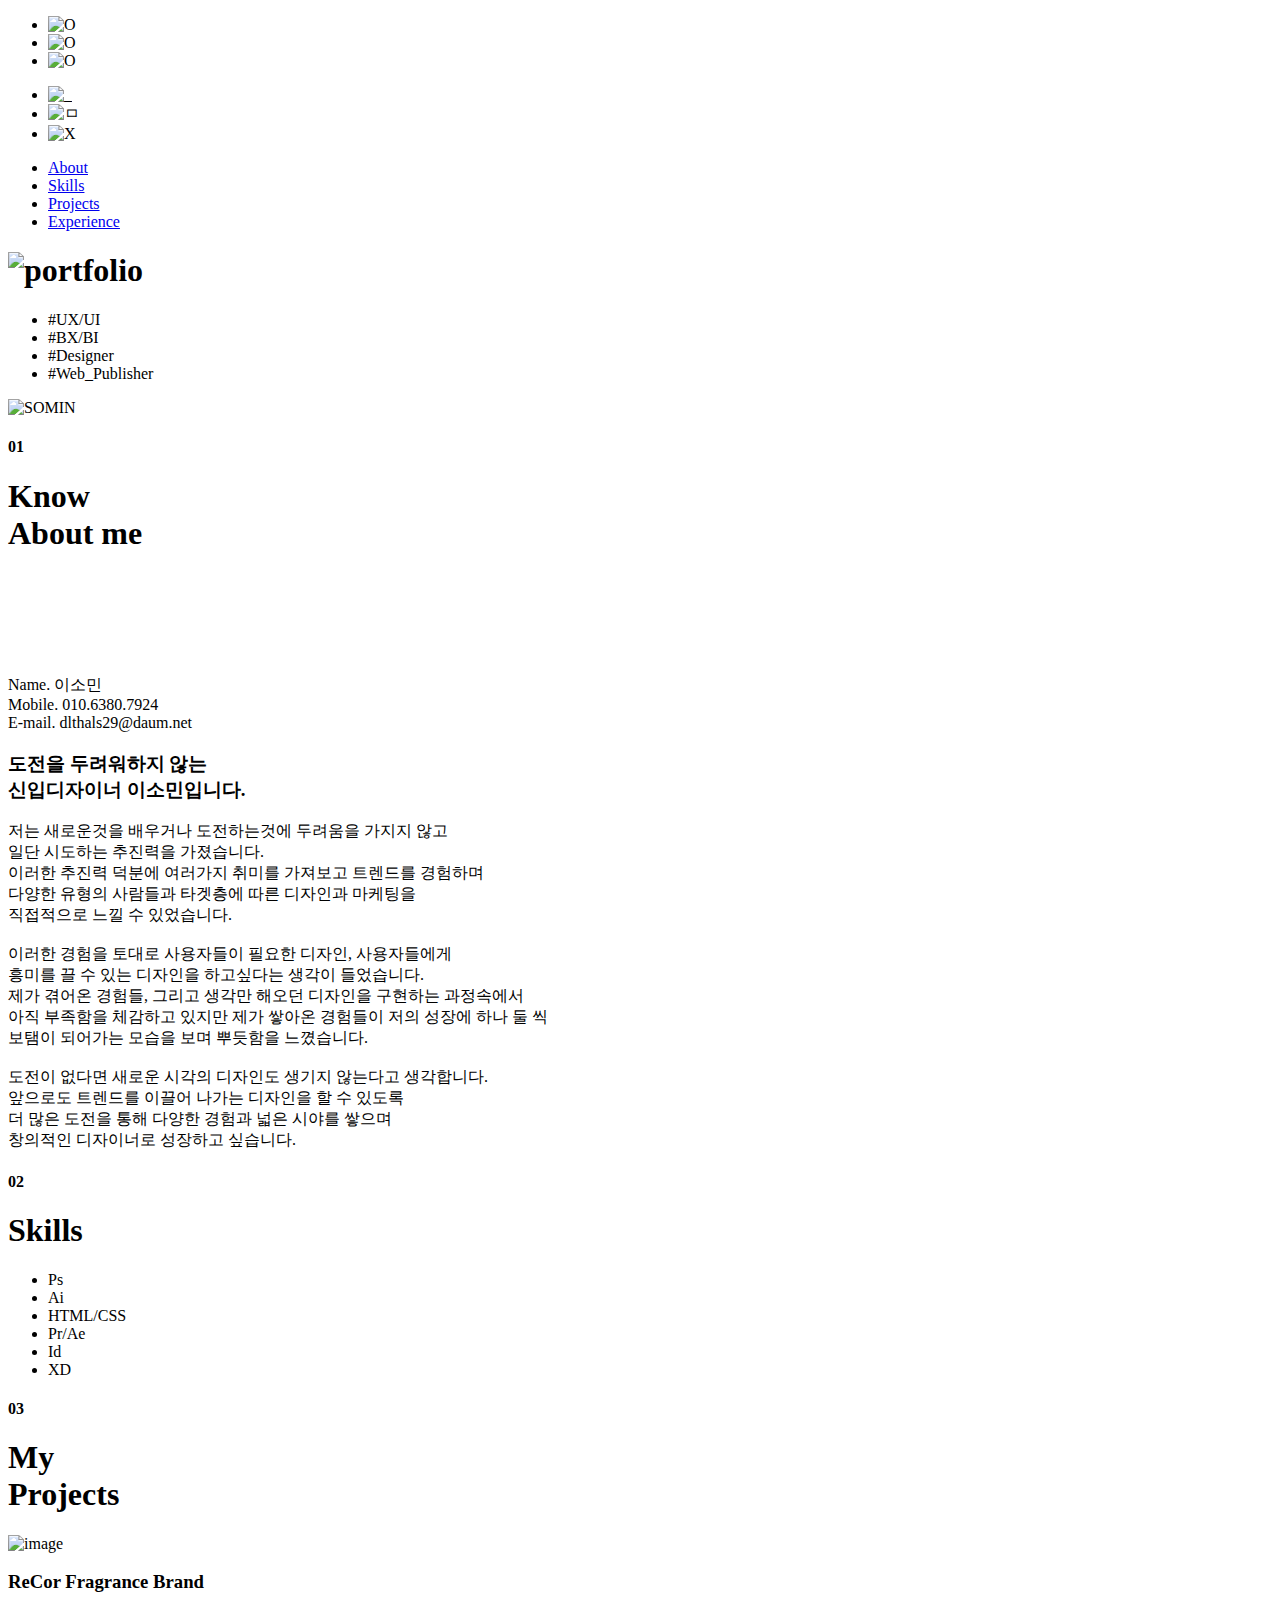
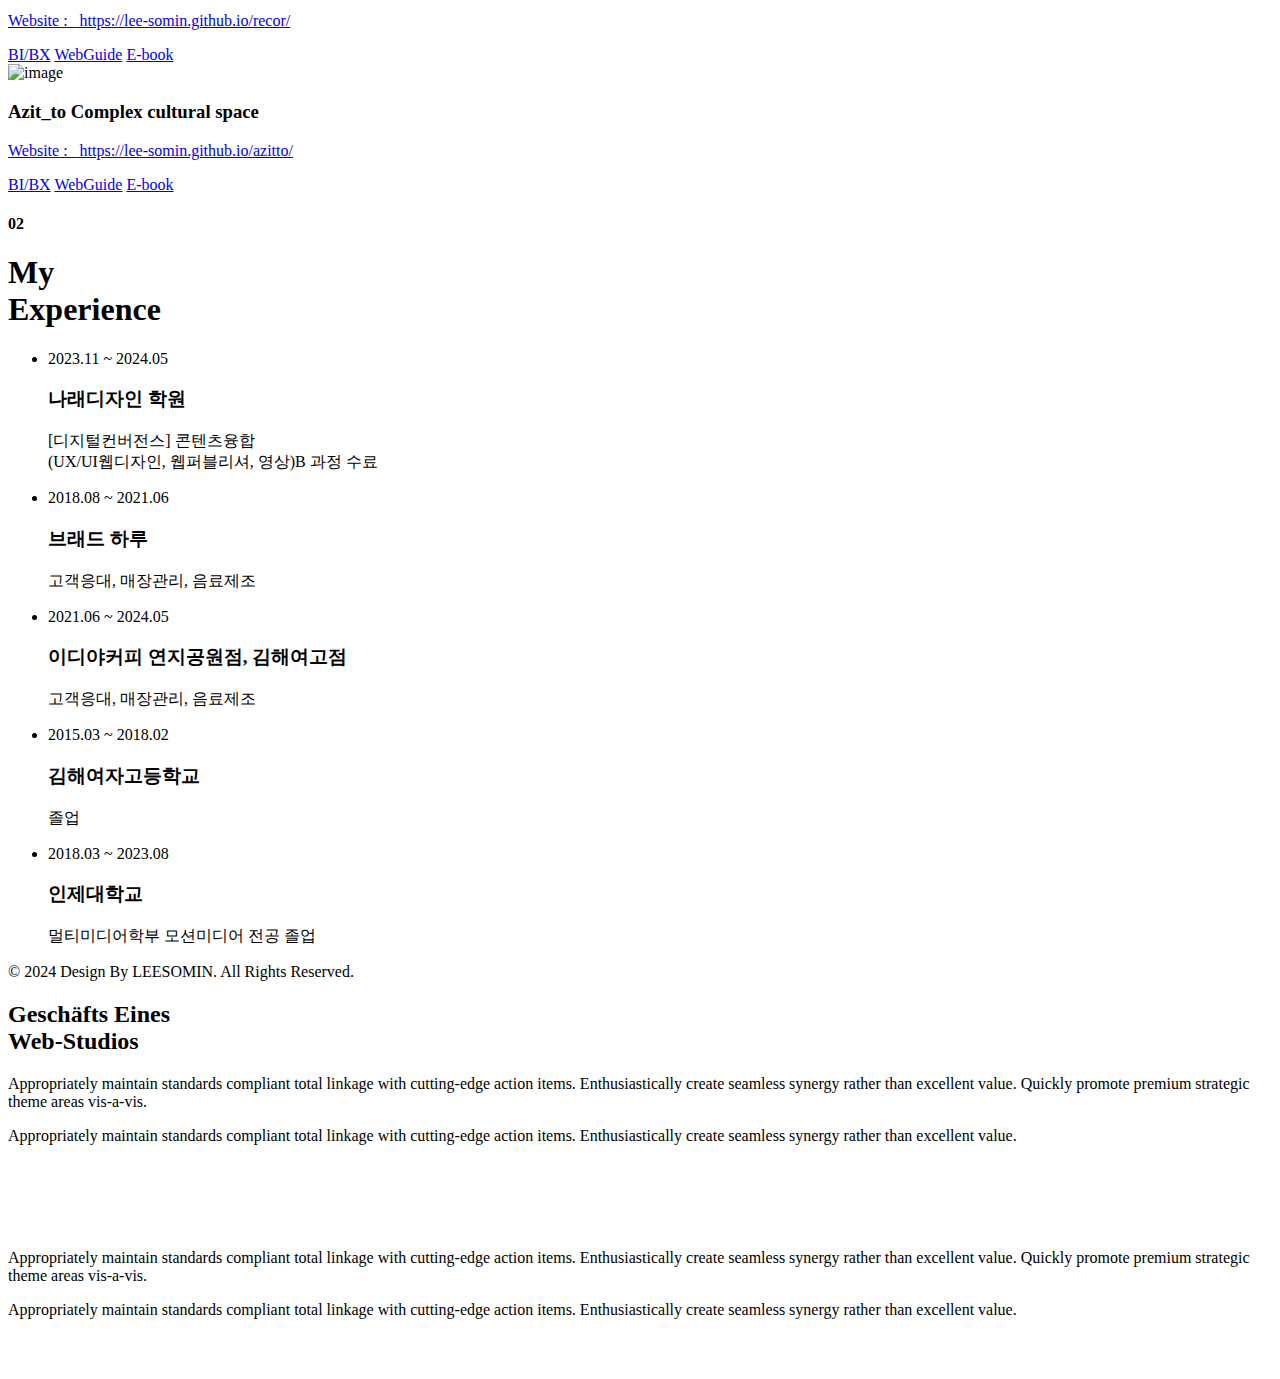
==== index.html @ a9423095 "Add files via upload" ====
<!DOCTYPE html>
<html lang="ko">

<head>
    <meta charset="utf-8">
    <meta http-equiv="X-UA-Compatible" content="IE=edge">
    <meta name="viewport" content="width=device-width, initial-scale=1">
    <title>Portfolio</title>
    <link rel="icon" href="img/green.svg" type="image/x-icon">
    <!-- Bootstrap -->
    <link href="css/bootstrap.min.css" rel="stylesheet">
    <link href="ionicons/css/ionicons.min.css" rel="stylesheet">
    <link href="css/animate.min.css" rel="stylesheet">
    <link href="css/aos.css" rel="stylesheet">
    <!-- main style -->
    <link href="css/style.css" rel="stylesheet">
    <!-- HTML5 shim and Respond.js for IE8 support of HTML5 elements and media queries -->
    <!-- WARNING: Respond.js doesn't work if you view the page via file:// -->
    <!--[if lt IE 9]>
      <script src="https://oss.maxcdn.com/html5shiv/3.7.3/html5shiv.min.js"></script>
      <script src="https://oss.maxcdn.com/respond/1.4.2/respond.min.js"></script>
    <![endif]-->
    <!-- font -->
    <script>
        (function (d) {
            var config = {
                kitId: 'avt4vqz',
                scriptTimeout: 3000,
                async: true
            },
                h = d.documentElement, t = setTimeout(function () { h.className = h.className.replace(/\bwf-loading\b/g, "") + " wf-inactive"; }, config.scriptTimeout), tk = d.createElement("script"), f = false, s = d.getElementsByTagName("script")[0], a; h.className += " wf-loading"; tk.src = 'https://use.typekit.net/' + config.kitId + '.js'; tk.async = true; tk.onload = tk.onreadystatechange = function () { a = this.readyState; if (f || a && a != "complete" && a != "loaded") return; f = true; clearTimeout(t); try { Typekit.load(config) } catch (e) { } }; s.parentNode.insertBefore(tk, s)
        })(document);
    </script>
    <link rel="stylesheet" href="css/style.css">
</head>

<body>

    <!-- Preloader -->
    <div id="preloader">
        <div id="status">

            <div class="preloader" aria-busy="true" aria-label="Loading, please wait." role="progressbar">
            </div>

        </div>
    </div>
    <!-- ./Preloader -->

    <!-- header -->
    <div class="top">
        <div class="top_wid">
            <ul>
                <li><img src="img/red.svg" alt="O"></li>
                <li><img src="img/blue.svg" alt="O"></li>
                <li><img src="img/green.svg" alt="O"></li>
            </ul>
            <ul class="R">
                <li><img src="img/size.png" alt="_"></li>
                <li><img src="img/fullpage.png" alt="ㅁ"></li>
                <li><img src="img/exit.png" alt="X"></li>
            </ul>
        </div>
    </div>
    <header class="navbar-fixed-top">
        <div>
            <nav>
                <ul>
                    <li><a href="#about">About</a></li>
                    <li><a href="#skills">Skills</a></li>
                    <li><a href="#projects">Projects</a></li>
                    <li><a href="#experience">Experience</a></li>
                </ul>
            </nav>
        </div>
    </header>
    <!-- ./header -->

    <!-- home -->
    <div class="section" id="home" data-stellar-background-ratio="0.5">
        <div class="container">
            <div class="disply-table">
                <div class="table-cell" data-aos="fade-up" data-aos-delay="0">
                    <h1><img src="img/Untitled1.gif" alt="portfolio"></h1>
                    <ul>
                        <li>#UX/UI</li>
                        <li>#BX/BI</li>
                        <li>#Designer</li>
                        <li>#Web_Publisher</li>
                    </ul>
                </div>
                <div class="box">
                    <div class="img_wrap">
                        <div class="img"><img src="img/me.jpg" alt="SOMIN"></div>
                        <div class="img_border1"></div>
                        <div class="img_border2"></div>
                        <div class="img_border3"></div>
                    </div>
                </div>
            </div>
            <div class="line"></div>
        </div>
    </div>
    <!-- ./home -->

    <!-- about -->
    <div class="section" id="about">
        <div class="container">
            <div class="col-md-6 about-img-div">
                <h4>01</h4>
                <h1 class="size-50">Know <br /> About me</h1>
                <div class="about_img_wrap">
                    <p><img src="img/about.png" width="400" class="img-responsive" alt="" aline="right"
                            data-aos="fade-right" data-aos-delay="0" /></p>
                    <p class="hourglass"><img src="img/hourglass.svg" width="400" class="img-responsive" alt=""
                            aline="right" data-aos="fade-right" data-aos-delay="0" /></p>
                    <p class="cursor"><img src="img/cursor.svg" width="400" class="img-responsive" alt="" aline="right"
                            data-aos="fade-right" data-aos-delay="0" /></p>
                </div>
                <div class="h">
                    <span>Name.</span> 이소민
                    <br><span>Mobile.</span> 010.6380.7924
                    <br><span>E-mail.</span> dlthals29@daum.net
                </div>
            </div>
            <div class="col-md-6 about_R" data-aos="fade-up">
                <div class="h-1">
                    <h3>
                        <div>도전을 두려워하지 않는</div> 신입디자이너 이소민입니다.
                    </h3>
                </div>
                <div class="h-2">
                    저는 새로운것을 배우거나 도전하는것에 두려움을 가지지 않고
                    <br>일단 시도하는 추진력을 가졌습니다.
                    <br>이러한 추진력 덕분에 여러가지 취미를 가져보고 트렌드를 경험하며
                    <br>다양한 유형의 사람들과 타겟층에 따른 디자인과 마케팅을
                    <br>직접적으로 느낄 수 있었습니다.
                    <br>
                    <br>이러한 경험을 토대로 사용자들이 필요한 디자인, 사용자들에게
                    <br>흥미를 끌 수 있는 디자인을 하고싶다는 생각이 들었습니다.
                    <br>제가 겪어온 경험들, 그리고 생각만 해오던 디자인을 구현하는 과정속에서
                    <br>아직 부족함을 체감하고 있지만 제가 쌓아온 경험들이 저의 성장에 하나 둘 씩
                    <br>보탬이 되어가는 모습을 보며 뿌듯함을 느꼈습니다.
                </div>
                <div class="h-3">
                    <br>도전이 없다면 새로운 시각의 디자인도 생기지 않는다고 생각합니다.
                    <br>앞으로도 트렌드를 이끌어 나가는 디자인을 할 수 있도록 
                    <br>더 많은 도전을 통해 다양한 경험과 넓은 시야를 쌓으며 
                    <br>창의적인 디자이너로 성장하고 싶습니다.
                </div>
            </div>
        </div>
    </div>
    <!-- ./about -->

    <!-- skills -->
    <div class="section" id="skills">
        <div class="container">
            <div class="col-md-" data-aos="fade-up">
                <h4>02</h4>
                <h1 class="size-50">Skills</h1>
                <div class="h-50"></div>
                <div class="skill-box">

                    <div class="skills-circle">

                        <ul>
                            <li data-percent="95"><span class="text">Ps</span><span
                                    class="bar-circle-right"></span><span class="bar-circle-left"></span><span
                                    class="bar-circle-cover"></span><b></b></li>
                            <li data-percent="96"><span class="text">Ai</span><span
                                    class="bar-circle-right"></span><span class="bar-circle-left"></span><span
                                    class="bar-circle-cover"></span><b></b></li>
                            <li data-percent="87"><span class="text">HTML/CSS</span><span
                                    class="bar-circle-right"></span><span class="bar-circle-left"></span><span
                                    class="bar-circle-cover"></span><b></b></li>
                            <li data-percent="80"><span class="text">Pr/Ae</span><span
                                    class="bar-circle-right"></span><span class="bar-circle-left"></span><span
                                    class="bar-circle-cover"></span><b></b></li>
                            <li data-percent="83"><span class="text">Id</span><span
                                    class="bar-circle-right"></span><span class="bar-circle-left"></span><span
                                    class="bar-circle-cover"></span><b></b></li>
                            <li data-percent="85"><span class="text">XD</span><span
                                    class="bar-circle-right"></span><span class="bar-circle-left"></span><span
                                    class="bar-circle-cover"></span><b></b></li>


                        </ul>
                    </div>
                </div>
            </div>

        </div>
    </div>
    <!-- projects -->
    <div class="section" id="projects">
        <div class="container">
            <div class="col-md-12">
                <h4>03</h4>
                <h1 class="size-50">My <br /> Projects</h1>
            </div>
            <!-- main container -->
            <div class="main-container portfolio-inner clearfix">
                <!-- portfolio div -->
                <div class="portfolio-div">
                    <div class="portfolio">
                        <!-- portfolio_filter -->
                        <div class="categories-grid wow fadeInLeft">
                            <nav class="categories">
                                <ul class="portfolio_filter">
                                </ul>
                            </nav>
                        </div>
                        <!-- portfolio_filter -->

                        <!-- portfolio_container -->
                        <div class="no-padding portfolio_container clearfix" data-aos="fade-up">
                            <!-- single work -->
                            <div class="col-md-12 Tium">
                                <div class="col-md-4 col-sm-6  fashion logo">
                                    <div class="portfolio_item"> <img src="img/portfolio/recor.jpg" alt="image"
                                            class="img-responsive" />

                                    </div>
                                </div>
                                <!-- end single work -->

                                <!-- single work -->
                                <div class="col-md-6 col-sm-6 ads graphics">
                                    <div class="portfolio_item">
                                        <div class="portfolio_item">
                                            <div class="portfolio-border clearfix">
                                                <div class="item_info">
                                                    <h3>ReCor <span class="category">Fragrance Brand</span> </h3>
                                                    <p><a href="https://lee-somin.github.io/recor/" target='_blank'> <span>Website : &nbsp;</span>
                                                        https://lee-somin.github.io/recor/</a></p>
                                                    <div class="project_btn_box">
                                                        <a href="guide/recor/bxbi/bi_guide.html" target='_blank' class="project_btn">BI/BX</a>
                                                        <a href="guide/recor/web/web_guide.html" target='_blank'class="project_btn">WebGuide</a>
                                                        <a href="https://lee-somin.github.io/recor_ebook/basic/" target='_blank' class="project_btn">E-book</a>

                                                    </div>
                                                </div>
                                            </div>
                                        </div>
                                    </div>
                                </div>

                                <!-- end single work -->
                            </div>
                            <div class="col-md-12 Tium">
                                <div class="col-md-4 col-sm-6  fashion logo">
                                    <div class="portfolio_item"> <img src="img/portfolio/azitto.jpg" alt="image"
                                            class="img-responsive" />

                                    </div>
                                </div>
                                <!-- end single work -->

                                <!-- single work -->
                                <div class="col-md-6 col-sm-6 ads graphics">
                                    <div class="portfolio_item">
                                        <div class="portfolio_item">
                                            <div class="portfolio-border clearfix">
                                                <div class="item_info">
                                                    <h3>Azit_to <span class="category">Complex cultural space</span> </h3>
                                                    <p><a href="https://lee-somin.github.io/azitto/" target='_blank'> <span>Website : &nbsp;</span>
                                                        https://lee-somin.github.io/azitto/</a></p>
                                                    <div class="project_btn_box">
                                                        <a href="guide/azitto/bxbi/bi_guide.html" target='_blank' class="project_btn">BI/BX</a>
                                                        <a href="guide/azitto/web/web_guide.html" target='_blank' class="project_btn">WebGuide</a>
                                                        <a href="https://lee-somin.github.io/azitto_ebook/basic/" target='_blank' class="project_btn">E-book</a>
                                                    </div>
                                                </div>
                                            </div>
                                        </div>
                                    </div>
                                </div>

                                <!-- end single work -->
                            </div>
                            </div>

                        </div>
                        <!-- end portfolio_container -->
                    </div>
                    <!-- portfolio -->
                </div>
                <!-- end portfolio div -->
            </div>
            <!-- end main container -->
        </div>
    </div>
    <!-- ./projects -->

    <!-- experience  -->
    <div class="section" id="experience">
        <div class="container">
            <div class="col-md-4">
                <h4>02</h4>
                <h1 class="size-50">My <br /> Experience</h1>
                <div class="h-50"></div>
            </div>
            <div class="col-md-8">
                <ul class="timeline">
                    <li class="timeline-event" data-aos="fade-up">
                            <p class="timeline-event-thumbnail">2023.11 ~ 2024.05</p>
                            <div class="L_border">
                            <h3>나래디자인 학원</h3>
                            <div class="U_line"></div>
                            <p>[디지털컨버전스] 콘텐츠융합
                                <br>(UX/UI웹디자인, 웹퍼블리셔, 영상)B 과정 수료</p>
                        </div>
                    </li>
                    <li class="timeline-event" data-aos="fade-up">
                        <p class="timeline-event-thumbnail">2018.08 ~ 2021.06</p>
                            <div class="L_border">
                            <h3>브래드 하루</h3>
                            <div class="U_line"></div>
                            <p>고객응대, 매장관리, 음료제조</p>
                            </div>
                    </li>
                    <li class="timeline-event" data-aos="fade-up" data-aos-delay=".2">
                        <p class="timeline-event-thumbnail">2021.06 ~ 2024.05</p>
                        <div class="L_border">
                        <h3>이디야커피 연지공원점, 김해여고점</h3>
                        <div class="U_line"></div>
                        <p>고객응대, 매장관리, 음료제조</p>
                        </div>
                    </li>
                    <li class="timeline-event" data-aos="fade-up" data-aos-delay=".4">
                        <p class="timeline-event-thumbnail">2015.03 ~ 2018.02</p>
                        <div class="L_border">
                        <h3>김해여자고등학교</h3>
                        <div class="U_line"></div>
                        <p>졸업</p>
                        </div>
                    </li>
                    <li class="timeline-event" data-aos="fade-up" data-aos-delay=".4">
                        <p class="timeline-event-thumbnail">2018.03 ~ 2023.08</p>
                        <div class="L_border">
                        <h3>인제대학교</h3>
                        <div class="U_line"></div>
                        <p>멀티미디어학부 모션미디어 전공 졸업</p>
                        </div>
                    </li>
                </ul>
            </div>
        </div>
    </div>
    <!-- ./experience -->


    <!-- partial -->
    <script src='https://cdnjs.cloudflare.com/ajax/libs/jquery/3.1.0/jquery.min.js'></script>
    <script src="js/skill_script.js"></script>

    <!-- ./skil -->


    <!-- contact -->
    <div class="section" id="contact">
        <div class="container">
    
            <div class="col-md-4" data-aos="fade-up">



                <p>© 2024 Design By LEESOMIN. All Rights Reserved.</p>

            </div>
        </div>
    </div>


    <!-- ./contact -->

    <!--DEMO01-->
    <div id="animatedModal" class="popup-modal">
        <!--THIS IS IMPORTANT! to close the modal, the class name has to match the name given on the ID -->
        <div id="btn-close-modal" class="close-animatedModal close-popup-modal"> <i class="ion-close-round"></i> </div>
        <div class="clearfix"></div>
        <div class="modal-content">
            <div class="container">
                <div class="portfolio-padding">
                    <div class="col-md-8 col-md-offset-2">
                        <h2>Geschäfts Eines<br /> Web-Studios</h2>
                        <div class="h-50"></div>
                        <p>Appropriately maintain standards compliant total linkage with cutting-edge action items.
                            Enthusiastically create seamless synergy rather than excellent value. Quickly promote
                            premium strategic theme areas vis-a-vis.</p>
                        <p>Appropriately maintain standards compliant total linkage with cutting-edge action items.
                            Enthusiastically create seamless synergy rather than excellent value.</p>
                        <br />
                        <br /> <img src="img/portfolio/03.jpg" alt="" class="img-responsive" />
                        <br />
                        <br />
                        <p>Appropriately maintain standards compliant total linkage with cutting-edge action items.
                            Enthusiastically create seamless synergy rather than excellent value. Quickly promote
                            premium strategic theme areas vis-a-vis.</p>
                        <p>Appropriately maintain standards compliant total linkage with cutting-edge action items.
                            Enthusiastically create seamless synergy rather than excellent value.</p>
                        <br />
                        <br />
                    </div>
                </div>
            </div>
        </div>
    </div>
    <!-- jQuery -->
    <script src="js/jquery.js"></script>
    <!--  plugins  -->
    <script src="js/bootstrap.min.js"></script>
    <script src="js/plugins.js"></script>
    <script src="js/aos.js"></script>
    <script src="js/jquery.form.js"></script>
    <script src="js/jquery.validate.min.js"></script>

    <!--  main script  -->
    <script src="js/custom.js"></script>
</body>

</html>
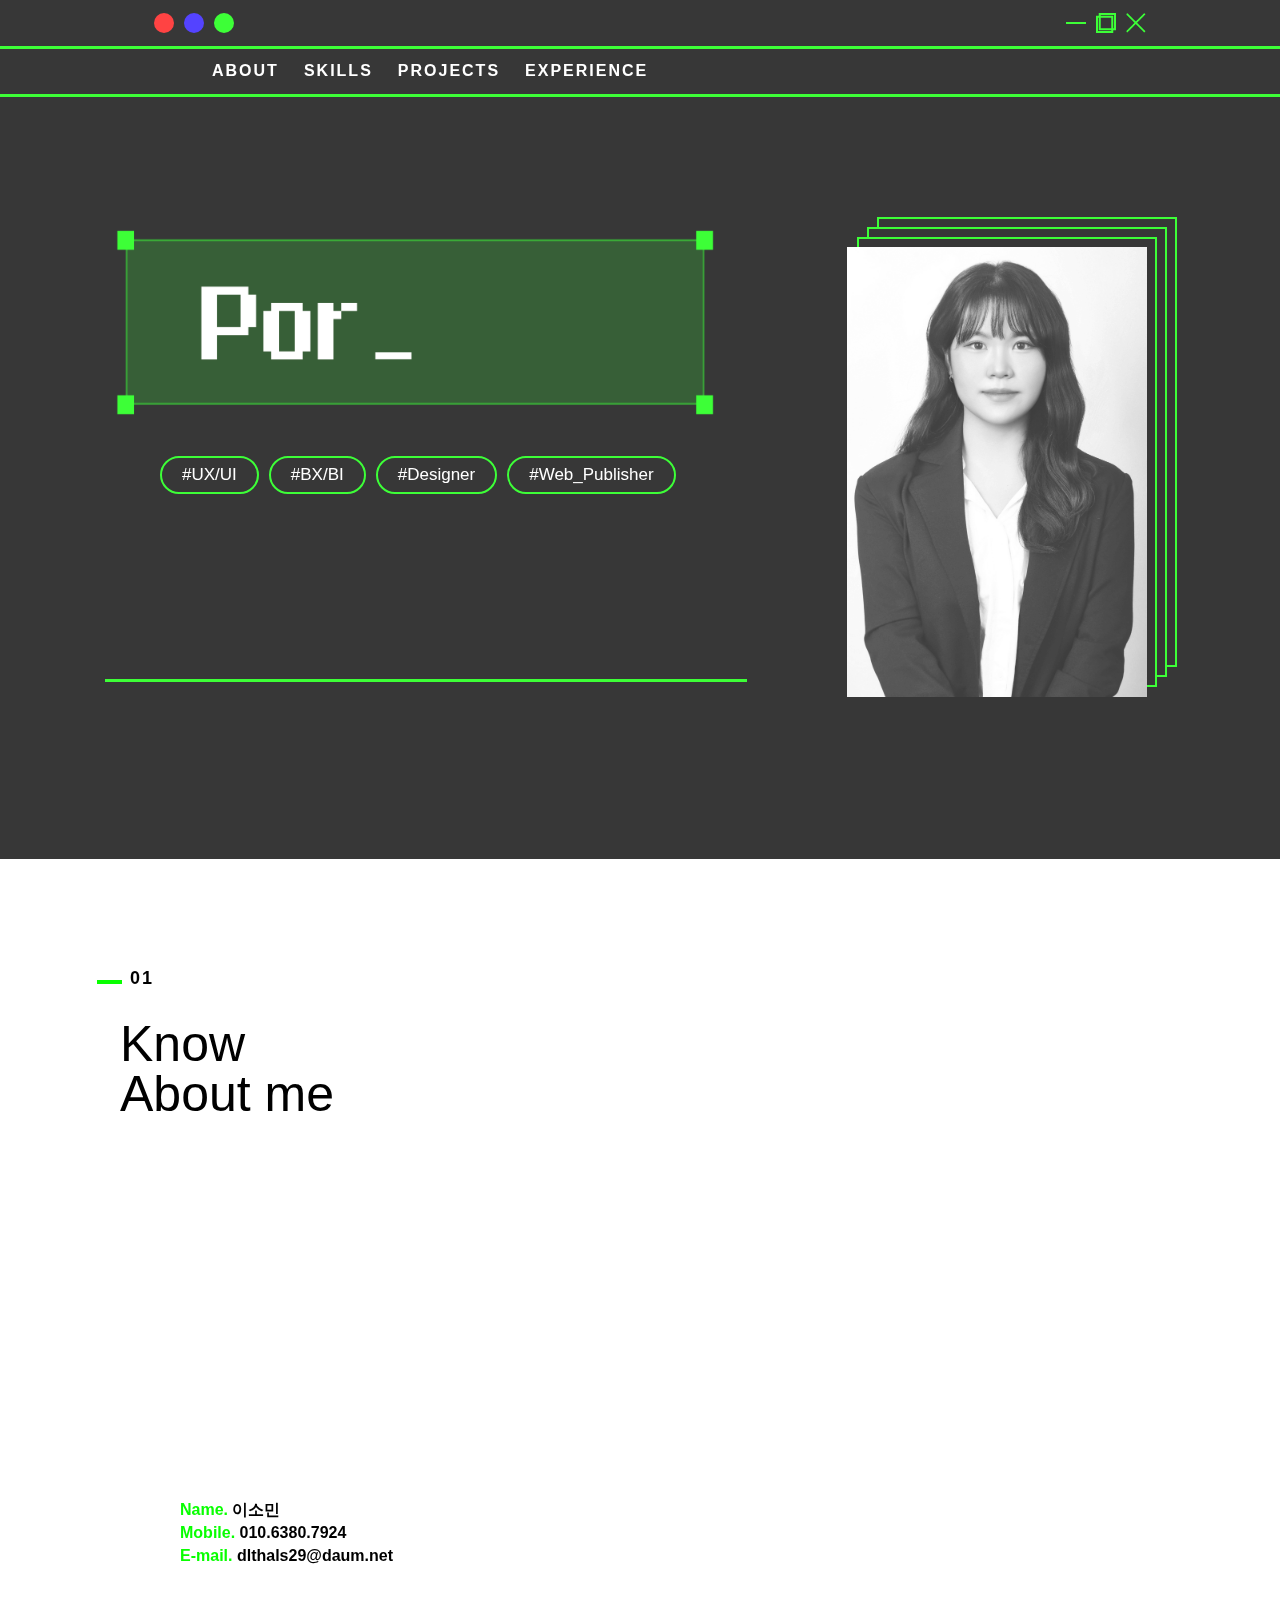
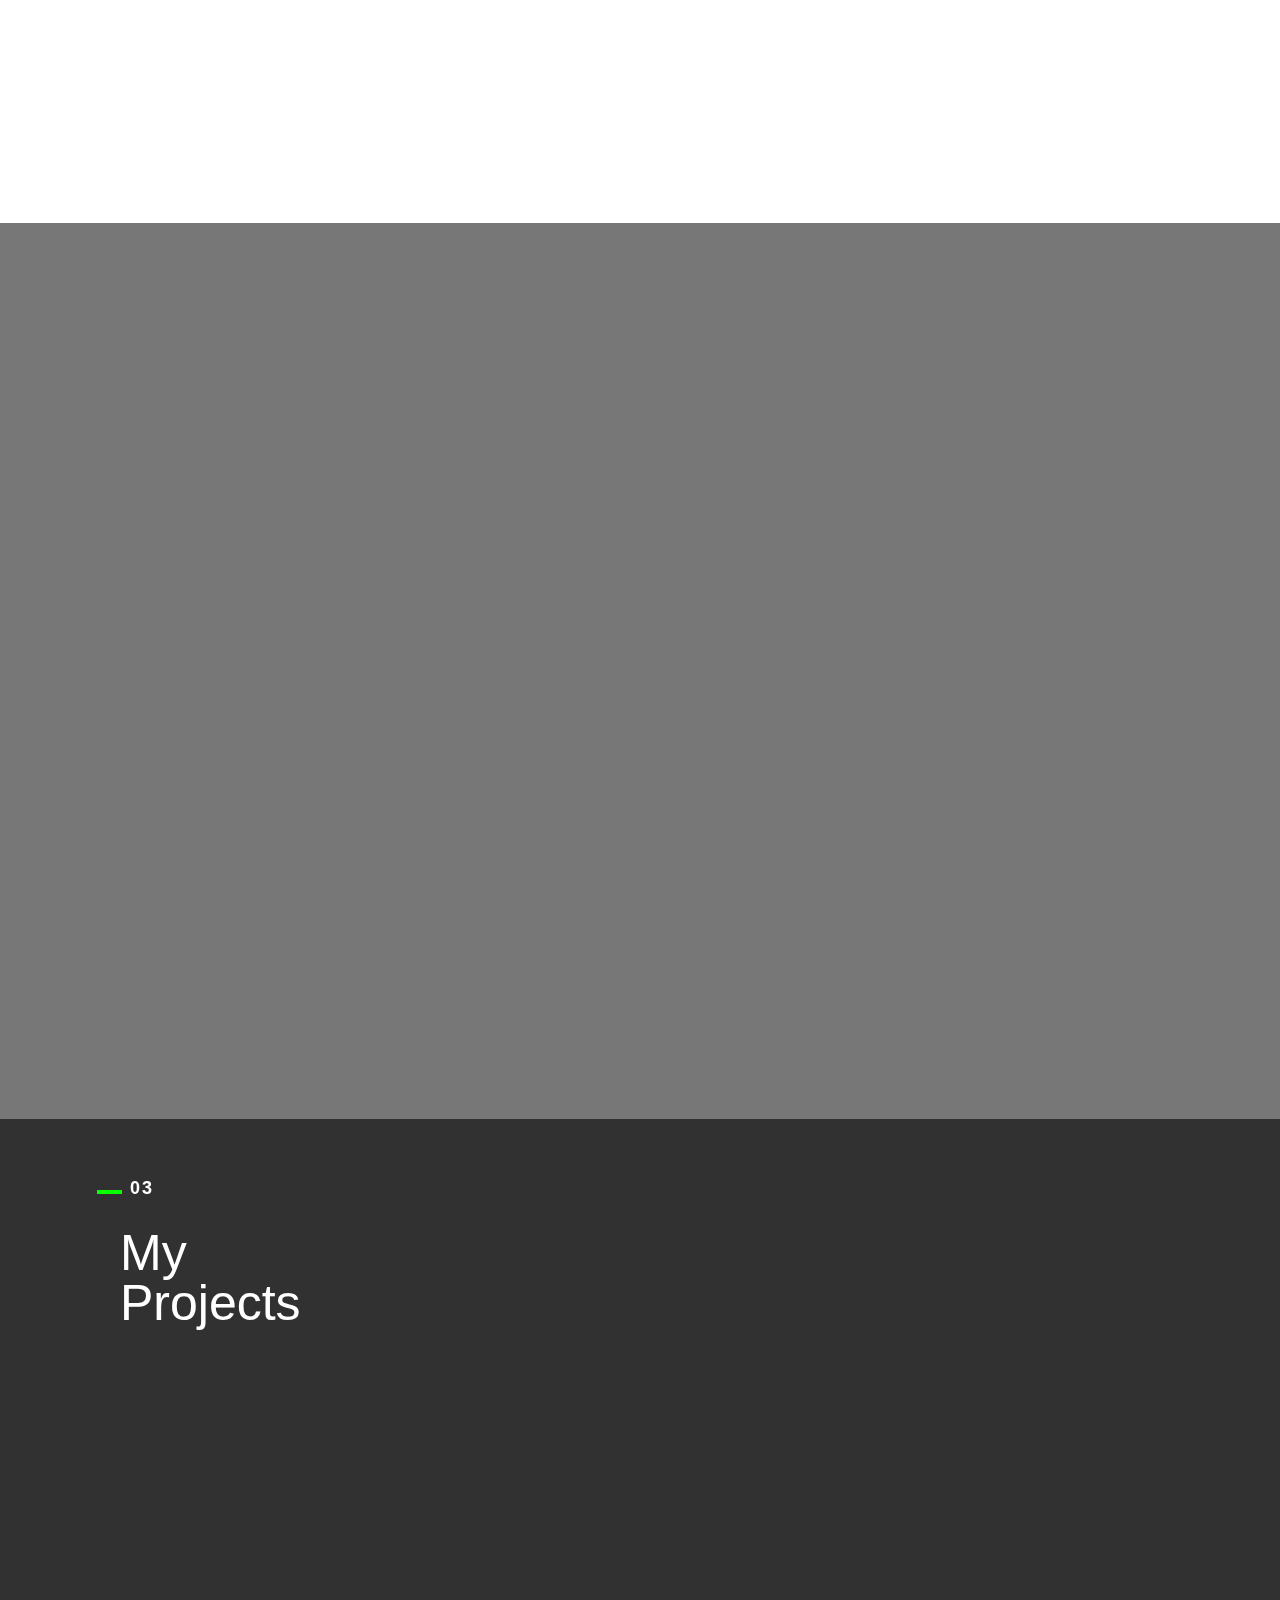
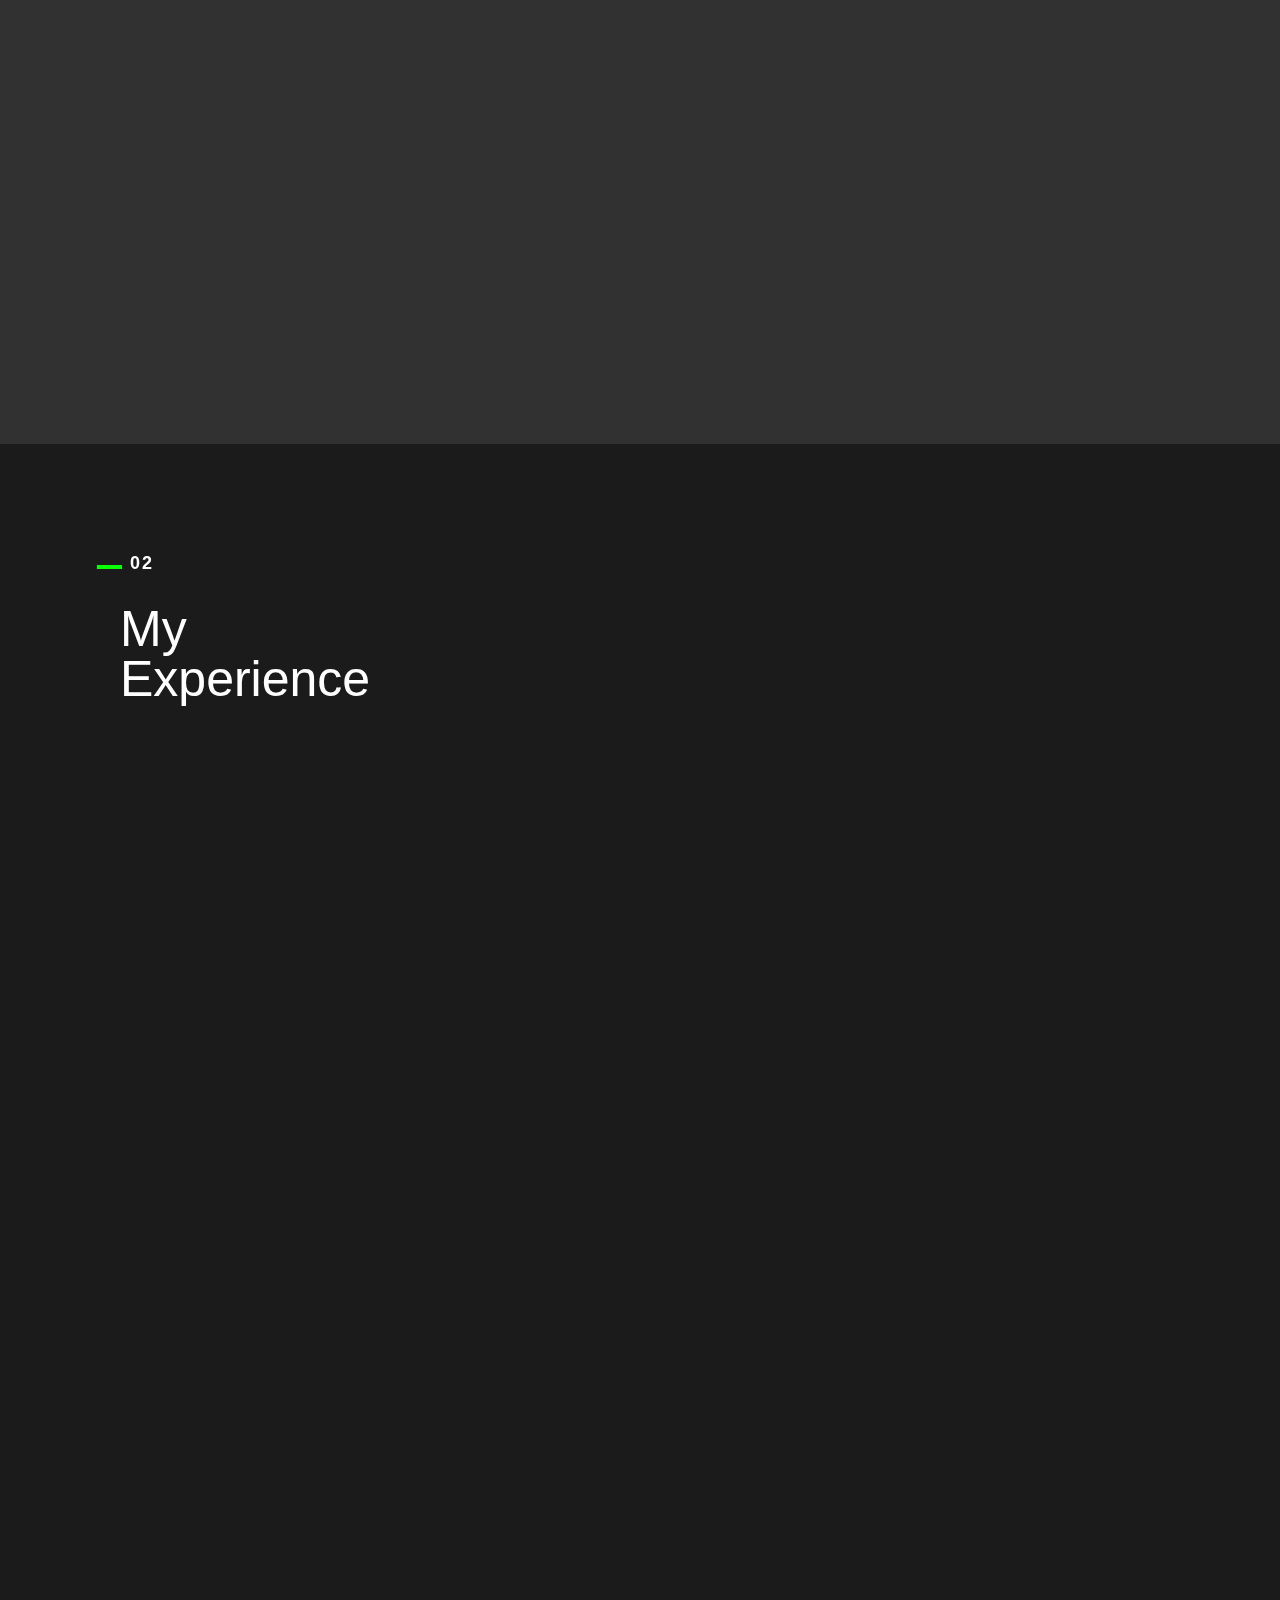
==== commit 4ff68197: "Update index.html" ====
--- a/index.html
+++ b/index.html
@@ -165,22 +165,22 @@
                     <div class="skills-circle">
 
                         <ul>
-                            <li data-percent="95"><span class="text">Ps</span><span
-                                    class="bar-circle-right"></span><span class="bar-circle-left"></span><span
-                                    class="bar-circle-cover"></span><b></b></li>
-                            <li data-percent="96"><span class="text">Ai</span><span
-                                    class="bar-circle-right"></span><span class="bar-circle-left"></span><span
-                                    class="bar-circle-cover"></span><b></b></li>
-                            <li data-percent="87"><span class="text">HTML/CSS</span><span
+                            <li data-percent="100"><span class="text">Ps</span><span
+                                    class="bar-circle-right"></span><span class="bar-circle-left"></span><span
+                                    class="bar-circle-cover"></span><b></b></li>
+                            <li data-percent="100"><span class="text">Ai</span><span
+                                    class="bar-circle-right"></span><span class="bar-circle-left"></span><span
+                                    class="bar-circle-cover"></span><b></b></li>
+                            <li data-percent="90"><span class="text">HTML/CSS</span><span
                                     class="bar-circle-right"></span><span class="bar-circle-left"></span><span
                                     class="bar-circle-cover"></span><b></b></li>
                             <li data-percent="80"><span class="text">Pr/Ae</span><span
                                     class="bar-circle-right"></span><span class="bar-circle-left"></span><span
                                     class="bar-circle-cover"></span><b></b></li>
-                            <li data-percent="83"><span class="text">Id</span><span
-                                    class="bar-circle-right"></span><span class="bar-circle-left"></span><span
-                                    class="bar-circle-cover"></span><b></b></li>
-                            <li data-percent="85"><span class="text">XD</span><span
+                            <li data-percent="90"><span class="text">Id</span><span
+                                    class="bar-circle-right"></span><span class="bar-circle-left"></span><span
+                                    class="bar-circle-cover"></span><b></b></li>
+                            <li data-percent="90"><span class="text">XD</span><span
                                     class="bar-circle-right"></span><span class="bar-circle-left"></span><span
                                     class="bar-circle-cover"></span><b></b></li>
 
@@ -420,4 +420,4 @@
     <script src="js/custom.js"></script>
 </body>
 
-</html>+</html>
--- a/css/style.css
+++ b/css/style.css
@@ -0,0 +1,1275 @@
+/*
+* Resume template
+* Created by : Ahmed Essa
+* website : www.ahmedessa.net
+*/
+
+
+/* Table of Content
+==================================================
+	- Google fonts & font family -
+	- typography -
+	- General -
+    - Preloader -
+	- Header -
+    - home section -
+    - About section -
+    - experience section -
+    - projects section -
+    - Contact section -
+    - Responsive media queries -
+*/
+
+
+@charset "utf-8";
+
+/* typography
+==================================================*/
+h4 {
+    text-transform: capitalize;
+    letter-spacing: 2px;
+    position: relative;
+    margin-left: 0px;
+    font-weight: 700;
+    padding-left: 10px;
+}
+h4:before {
+    position: absolute;
+    width: 25px;
+    left: -23px;
+    content: "";
+    display: block;
+    height: 4px;
+    background: #08FF00;
+    top: 11px;
+}
+
+/* General
+==================================================*/
+
+body {
+    font-family: pretendard, sans-serif;
+    font-weight: 400;
+    font-style: normal;
+    font-size: 18px;
+    color: #000;
+}
+
+.size-50 {
+    font-family: yoon-px-pixman, sans-serif;
+    font-weight: 400;
+    font-style: normal;
+    font-size: 50px;
+    line-height: 50px
+}
+
+.h-50 {
+    height: 50px;
+}
+
+ul {
+    list-style: none;
+}
+
+/* preloader
+==================================================*/
+
+#preloader {
+    position: fixed;
+    top: 0;
+    left: 0;
+    right: 0;
+    bottom: 0;
+    background-color: #fff;
+    z-index: 10000
+}
+
+#status,
+.preloader {
+    top: 50%;
+    left: 50%;
+    position: absolute
+}
+
+#status {
+    width: 100px;
+    height: 100px;
+    background-repeat: no-repeat;
+    background-position: center;
+    margin: -50px 0 0 -50px
+}
+
+.preloader {
+    height: 40px;
+    width: 40px;
+    margin-top: -20px;
+    margin-left: -20px
+}
+
+.preloader:before {
+    content: "";
+    display: block;
+    position: absolute;
+    left: -1px;
+    top: -1px;
+    height: 100%;
+    width: 100%;
+    -webkit-animation: rotation 1s linear infinite;
+    animation: rotation 1s linear infinite;
+    border: 2px solid #08FF00;
+    border-top: 2px solid transparent;
+    border-radius: 100%
+}
+
+.preloader>.icon {
+    position: absolute;
+    top: 50%;
+    left: 50%;
+    height: 25px;
+    width: 10.6px;
+    margin-top: -12.5px;
+    margin-left: -5.3px;
+    -webkit-animation: wink 1s ease-in-out infinite alternate;
+    animation: wink 1s ease-in-out infinite alternate
+}
+
+@media only screen and (min-width:768px) {
+    .preloader {
+        height: 60px;
+        width: 60px;
+        margin-top: -30px;
+        margin-left: -30px
+    }
+
+    .preloader:before {
+        left: -2px;
+        top: -2px;
+        border-width: 2px
+    }
+
+    .preloader>.icon {
+        height: 37.5px;
+        width: 15.9px;
+        margin-top: -18.75px;
+        margin-left: -7.95px
+    }
+}
+
+@media only screen and (min-width:1200px) {
+    .preloader {
+        height: 60px;
+        width: 60px;
+        margin-top: -30px;
+        margin-left: -30px
+    }
+
+    .preloader>.icon {
+        height: 50px;
+        width: 21.2px;
+        margin-top: -25px;
+        margin-left: -10.6px
+    }
+}
+
+@-webkit-keyframes rotation {
+    from {
+        -webkit-transform: rotate(0);
+        transform: rotate(0)
+    }
+
+    to {
+        -webkit-transform: rotate(359deg);
+        transform: rotate(359deg)
+    }
+}
+
+@keyframes rotation {
+    from {
+        -webkit-transform: rotate(0);
+        transform: rotate(0)
+    }
+
+    to {
+        -webkit-transform: rotate(359deg);
+        transform: rotate(359deg)
+    }
+}
+
+@-webkit-keyframes wink {
+    from {
+        opacity: 0
+    }
+
+    to {
+        opacity: 1
+    }
+}
+
+@keyframes wink {
+    from {
+        opacity: 0
+    }
+
+    to {
+        opacity: 1
+    }
+}
+
+
+/* Header
+==================================================*/
+.top {
+    box-sizing: border-box;
+    background-color: #000;
+    border-bottom: 3px solid #08FF00;
+}
+
+.top_wid {
+    display: flex;
+    justify-content: space-between;
+    width: 83%;
+    margin: 0 auto;
+}
+
+.top ul {
+    list-style: none;
+    display: flex;
+    padding-top: 10px;
+}
+
+.R {
+    margin-right: 20px;
+}
+
+.top ul li {
+    padding: 0 5px;
+    width: 30px;
+}
+
+.top ul li img {
+    width: 100%;
+}
+
+header {
+    text-align: left;
+    -webkit-transition: all .5s;
+    transition: all .5s;
+    height: 66px;
+    width: 100%;
+}
+
+header div {
+    width: auto;
+    box-sizing: border-box;
+    border-bottom: 3px solid #08FF00;
+}
+
+nav {
+    width: 70%;
+    margin: 0 auto;
+    overflow: hidden;
+}
+
+nav ul {
+    display: inline-block;
+    padding-left: 0;
+    list-style: none;
+    padding: 48px 10px 0px;
+    margin-bottom: 0;
+    -webkit-transition: all .5s;
+    transition: all .5s;
+}
+
+nav li {
+    display: inline-block;
+    margin: 10px;
+}
+
+nav li a {
+    text-transform: uppercase;
+    letter-spacing: 2px;
+    color: #fff;
+    font-size: 16px;
+    font-weight: bold;
+}
+
+.bg-nav {
+    height: auto;
+    background: rgba(43, 43, 43, 0.7);
+}
+
+.bg-nav ul {
+    padding: 10px;
+}
+
+a:focus {
+    color: #08FF00;
+    text-decoration: none;
+}
+
+a:hover {
+    color: #08FF00;
+    text-decoration: none;
+}
+
+a.active {
+    color: #08FF00;
+}
+
+
+/* home section
+==================================================*/
+
+#home {
+    background: #000;
+    background-size: cover;
+    height: 90vh;
+}
+
+@media only screen and (min-width:1200px) {
+
+    #home .container ul {
+        list-style: none;
+        width: 500px;
+        font-size: 17px;
+        color: #ffffff;
+        margin: 30px 0 0 5px;
+        font-family: pretendard, sans-serif;
+        font-weight: 400;
+        font-style: normal;
+        display: flex;
+    }
+
+    #home .container ul li {
+        padding: 5px 20px;
+        border: #08FF00 2px solid;
+        border-radius: 30px;
+        margin-left: 10px;
+    }
+
+    .line {
+        height: 3px;
+        width: 60%;
+        background-color: #08FF00;
+    }
+
+    .table-cell {
+        display: table-cell;
+        vertical-align: top;
+        padding-top: 150px;
+
+    }
+
+    .table-cell h1 {
+        width: 614px;
+    }
+
+    .table-cell h1 img {
+        display: block;
+        width: 100%;
+    }
+
+    .disply-table {
+        display: flex;
+        height: 70vh;
+
+    }
+
+    .box {
+        height: 54vh;
+    }
+
+    .img_wrap {
+        position: relative;
+        top: 22vh;
+        left: 10vw;
+    }
+
+    .img {
+        position: absolute;
+        top: 0;
+        left: 0;
+        width: 300px;
+        background-color: white;
+        z-index: 3;
+    }
+    .img img{
+        display: block;
+        width: 100%;
+    }
+    .img_border1,
+    .img_border2,
+    .img_border3 {
+        width: 300px;
+        height: 450px;
+        background-color: #000;
+        border: 2px solid #08FF00;
+    }
+
+    .img_border1 {
+        position: absolute;
+        top: -10px;
+        left: 10px;
+        z-index: 2;
+    }
+
+    .img_border2 {
+        position: absolute;
+        top: -20px;
+        left: 20px;
+        z-index: 1;
+    }
+
+    .img_border3 {
+        position: absolute;
+        top: -30px;
+        left: 30px;
+        z-index: 0;
+    }
+}
+
+@media (min-width:425px)and (max-width:1199px) {
+    .container {
+        width: 80%;
+    }
+
+    #home .container ul {
+        list-style: none;
+        width: 40%;
+        font-size: 13px;
+        padding-left: 10px;
+        color: #ffffff;
+        margin: 20px 0 0 3px;
+        font-family: pretendard, sans-serif;
+        font-weight: 400;
+        font-style: normal;
+        display: flex;
+        flex-wrap: wrap;
+    }
+
+    #home .container ul li {
+        padding: 5px 10px;
+        border: #08FF00 2px solid;
+        border-radius: 30px;
+        margin: 5px;
+        text-align: center;
+    }
+
+    .line {
+        position: absolute;
+        bottom: 8%;
+        left: 12%;
+        height: 3px;
+        width: 30%;
+        background-color: #08FF00;
+    }
+
+    .table-cell {
+        display: table-cell;
+        vertical-align: top;
+        padding-top: 80px;
+
+    }
+
+    .table-cell h1 {
+        width: 100%;
+    }
+
+    .table-cell h1 img {
+        display: block;
+        width: 100%;
+    }
+
+    .disply-table {
+        display: flex;
+        flex-wrap: wrap;
+        height: 90vh;
+
+    }
+
+    .box {
+        width: 600px;
+        padding-left: 10%;
+    }
+
+    .img_wrap {
+        position: relative;
+        width: 200px;
+        height: 300px;
+        bottom: 10vh;
+        left: calc(100% - 180px);
+    }
+
+    .img {
+        position: absolute;
+        top: 0;
+        left: 0;
+        width: 100%;
+        background-color: white;
+        z-index: 3;
+    }
+    .img img{
+        display: block;
+        width: 100%;
+    }
+    .img_border1,
+    .img_border2,
+    .img_border3 {
+        width: 100%;
+        height: 300px;
+        background-color: #000;
+        border: 2px solid #08FF00;
+    }
+
+    .img_border1 {
+        position: absolute;
+        top: -10px;
+        left: 10px;
+        z-index: 2;
+    }
+
+    .img_border2 {
+        position: absolute;
+        top: -20px;
+        left: 20px;
+        z-index: 1;
+    }
+
+    .img_border3 {
+        position: absolute;
+        top: -30px;
+        left: 30px;
+        z-index: 0;
+    }
+}
+
+/* about section
+==================================================*/
+
+#about {
+    padding: 100px 0;
+}
+
+
+#about span {
+    color: #08FF00;
+    font-weight: 600;
+}
+
+h4 {
+    font-weight: 700;
+    padding-bottom: 10px;
+}
+
+.about-img-div img {
+    width: 80%;
+    margin-top: 40px;
+}
+.about_img_wrap{
+    position: relative;
+}
+.cursor , .hourglass{
+    width: 40px;
+}
+.hourglass{
+    position: absolute;
+    bottom: -20px;
+    left: 50px;
+}
+.cursor{
+    position: absolute;
+    top: -68px;
+    right: 103px;
+}
+.about_R{
+    padding-top: 150px;
+}
+.h {
+    font-size: 16px;
+    font-weight: 600;
+    padding: 50px 60px;
+}
+
+.h-1 {
+    padding: 30px 0 10px;
+    color: #050505;
+    letter-spacing: 5%;
+}
+h3{
+    font-weight: 700;
+}
+h3 div{
+    display: inline-block;
+    background-color: #08FF00;
+}
+.h-2,.h-3{
+    font-size: 16px;
+    line-height: 24px;
+}
+.h-3 {
+    font-weight: 600;
+    padding-bottom: 60px;
+}
+
+
+/* experience section
+==================================================*/
+
+#experience {
+    padding: 100px 0 40px;
+    background: #1b1b1b;
+}
+#experience h4,#experience h1{
+    color: #fff;
+}
+.experience-row {
+    padding: 20px 0;
+    border-bottom: 1px solid #ddd;
+}
+
+.experience-row h3 {
+    font-family: 'Lato', sans-serif;
+    text-transform: capitalize;
+    letter-spacing: 2px;
+    color: #425BB5;
+    font-size: 16px;
+    font-weight: bold
+}
+
+.experience-row p {
+    color: #888;
+    margin-top: 20px;
+    font-size: 15px;
+}
+
+.experience-row .date {
+    color: #000;
+    font-size: 17px;
+}
+
+.timeline {
+    padding: 50px 30px;
+    list-style: none;
+    position: relative;
+    color: #ffffff;
+    width: 100%;
+}
+.timeline-event {
+    width: 50%;
+    float: left;
+}
+.timeline-event:nth-child(2),
+.timeline-event:nth-child(4){
+    padding-left: 20%;
+}
+.timeline-event-thumbnail {
+    background:url(../img/experience_bg.png) no-repeat;
+    height: 52px;
+    font-size: 15px;
+    width: 176px;
+    text-align: center;
+    padding-top: 16px;
+    font-weight: 700;
+    margin-top: 30px;
+}
+.L_border{
+    border-left: 1px solid #ffffff;
+    margin: 30px 0 30px 10px;
+    padding-left: 25px;
+    height: 149px;
+    width: fit-content;
+}
+.L_border h3{
+    font-size: 18px;
+   font-weight: 400;
+   display: inline-block;
+}
+.U_line{
+    background-color: #08FF00;
+    width: 52px;
+    height: 3px;
+    margin: 16px 0;
+}
+.L_border p{
+    font-size: 15px;
+    display: inline-block;
+}
+/* skill section
+==================================================*/
+#skills {
+    background: #777777;
+    padding: 100px 50px 180px;
+}
+#skills h1{
+    color: #ffffff;
+}
+.skill-box {
+    width: 100%;
+    padding: 20px;
+    max-width: 1200px;
+    margin: 0 auto;
+
+}
+#skills h4{
+    color: #ffffff;
+}
+.skill-box>h3 {
+    margin-bottom: 15px;
+    color: #000000;
+}
+
+.skill-box>.skills-circle>ul {
+    padding: 0;
+    text-align: center;
+    list-style-type: none;
+
+}
+
+.skill-box>.skills-circle>ul>li {
+    width: 150px;
+    height: 150px;
+    /*원크기조정가능*/
+    background-color: #ffffff;
+    /*1.bar 채워지지않은 비워있는 color*/
+    color: #fff;
+    border-radius: 50%;
+    position: relative;
+    display: inline-block;
+    overflow: hidden;
+    margin: 20px 68px;
+}
+
+.skill-box>.skills-circle>ul>li>span {
+    color: #08FF00;
+    font-size: 17px;
+    font-weight: 800;
+    padding: 1.5em;
+}
+
+.skill-box>.skills-circle>ul>li>span.text,
+.skill-box>.skills-circle>ul>li>span~b {
+    top: 79%;
+    left: 50%;
+    position: absolute;
+    transform: translate(-50%, -50%);
+    margin-top: -8px;
+    z-index: 1;
+}
+
+.skill-box>.skills-circle>ul>li>span.text~b,
+.skill-box>.skills-circle>ul>li>span~b~b {
+    font-weight: 100;
+    font-size: 36px;
+    padding-bottom: 2.5em;
+}
+
+.skill-box>.skills-circle>ul>li>span.bar-circle-right,
+.skill-box>.skills-circle>ul>li>span.bar-circle-left {
+    border-radius: 50%;
+    position: absolute;
+    display: block;
+    width: 100%;
+    height: 100%;
+    background: #08FF00 !important;
+    /*bar 채워지는 color*/
+    clip: rect(0, 75px, 150px, 0);
+}
+
+.skill-box>.skills-circle>ul>li>span.bar-circle-left {
+    background: #ffffff;
+    /*2.bar 채워지지않은 비워있는 color*/
+    /*1,2 동시에 바꿔야함*/
+}
+
+.skill-box>.skills-circle>ul>li>span.bar-circle-cover {
+    display: block;
+    width: 93%;
+    height: 93%;
+    /*bar 굵기 두껍게 하고싶으면 여기 width랑 height랑 %줄이면됨*/
+    border-radius: 50%;
+    background-color: #777777;
+    /*bar안에 동그라미 color*/
+    z-index: 0;
+    position: absolute;
+    top: 50%;
+    left: 50%;
+    transform: translate(-50%, -50%);
+}
+
+/* projects section
+==================================================*/
+
+#projects {
+    padding: 50px 0 60px;
+    background: #313131;
+    color: #fff;
+}
+#projects h3{
+    color: #08FF00;
+    font-size: 24px;
+    margin: 0 0 10px;
+}
+.portfolio .categories-grid span {
+    font-size: 30px;
+    margin-bottom: 30px;
+    display: inline-block;
+}
+.col-md-12{
+    margin-bottom: 30px;
+}
+.portfolio .categories-grid .categories ul li {
+    list-style: none;
+    margin: 20px 0;
+}
+
+.portfolio .categories-grid .categories ul li a {
+    display: inline-block;
+    color: #ffffff;
+    padding: 0 10px;
+    margin: 0 14px;
+    -webkit-transition: all .2s ease-in-out .2s;
+    transition: all .2s ease-in-out .2s;
+}
+
+.portfolio .categories-grid .categories ul li a:hover,
+.portfolio .categories-grid .categories ul li a:focus {
+    text-decoration: none;
+}
+
+.portfolio .categories-grid .categories ul li a.active {
+    background-color: #08FF00;
+    padding: 0px 20px;
+    color: white;
+    text-decoration: none;
+}
+
+.portfolio_filter {
+    padding-left: 0;
+}
+
+.portfolio_item {
+    position: relative;
+    margin: 10px 0;
+
+}
+
+.img-responsive {
+    width: 100%;
+    display: block;
+}
+
+.portfolio_item .portfolio_item_hover {
+    position: absolute;
+    top: 0px;
+    left: 0px;
+    height: 100%;
+    width: 100%;
+    background-color: #08FF00;
+    -webkit-transform: translateY(100%);
+    transform: translateY(100%);
+    opacity: 0;
+    -webkit-transition: all .2s ease-in-out;
+    transition: all .2s ease-in-out;
+    color: #333;
+}
+
+.portfolio_item .portfolio_item_hover .item_info {
+    text-align: center;
+    position: absolute;
+    top: 50%;
+    left: 50%;
+    -webkit-transform: translate(-50%, -50%);
+    transform: translate(-50%, -50%);
+    padding: 10px;
+    width: 100%;
+    font-weight: bold;
+}
+
+.portfolio_item .portfolio_item_hover .item_info span {
+    display: block;
+    color: #fff;
+    font-size: 18px;
+    -webkit-transform: translateY(-100px);
+    transform: translateY(-100px);
+    -webkit-transition: all .3s ease-in-out .3s;
+    transition: all .3s ease-in-out .3s;
+    opacity: 0;
+}
+
+.portfolio_item .portfolio_item_hover .item_info em {
+    font-style: normal;
+    display: inline-block;
+    background-color: #08FF00;
+    padding: 5px 20px;
+    color: #fff;
+    margin-top: 10px;
+    -webkit-transform: translateY(100px);
+    transform: translateY(100px);
+    -webkit-transition: all .3s ease-in-out .3s;
+    transition: all .3s ease-in-out .3s;
+    opacity: 0;
+    font-size: 10px;
+    letter-spacing: 2px;
+}
+
+.portfolio_item:hover .portfolio_item_hover {
+    opacity: 1;
+    -webkit-transform: translateX(0);
+    transform: translateX(0);
+}
+
+.portfolio_item:hover .item_info em,
+.portfolio_item:hover .item_info span {
+    opacity: 1;
+    -webkit-transform: translateX(0);
+    transform: translateX(0);
+}
+
+.portfolio .categories-grid .categories ul li {
+    float: left;
+}
+
+.portfolio .categories-grid .categories ul li a {
+    padding: 0 10px;
+    -webkit-transition: all .2s ease-in-out .2s;
+    transition: all .2s ease-in-out .2s;
+}
+
+.portfolio_filter {
+    padding-left: 0;
+    display: inline-block;
+    margin: 0 auto;
+    text-align: center;
+}
+
+
+
+.portfolio-padding {
+    padding: 50px 0;
+}
+
+.portfolio-inner {
+    padding-bottom: 0 !important;
+    padding-top: 55px;
+}
+
+.modal-content {
+    box-shadow: 0 5px 15px rgba(0, 0, 0, 0);
+    border: none;
+}
+
+.popup-modal {
+    background: #fff;
+}
+
+.close-popup-modal {
+    float: right;
+    margin: 20px;
+    font-size: 22px;
+    opacity: 0;
+    cursor: pointer;
+    -webkit-transition: all .3s;
+    transition: all .3s;
+    -webkit-transition-delay: .6s;
+    transition-delay: .6s;
+    position: fixed;
+    z-index: 100000;
+    right: 14px;
+}
+
+.animatedModal-on .close-popup-modal {
+    opacity: 1;
+}
+
+.modal-content h2 {
+    font-family: 'Playfair Display', serif;
+    font-size: 40px;
+    line-height: 50px;
+}
+
+
+/* contact
+==================================================*/
+
+#contact {
+    padding: 40px 0;
+    background: #08FF00;
+    /* height: 1000px; */
+}
+
+#contact p {
+    font-size: 15px;
+    font-weight: 500;
+}
+
+#contact-form input,
+#contact-form textarea {
+    height: 50px;
+    margin-bottom: 10px;
+    border-radius: 0;
+}
+
+#contact-form label {
+    display: block;
+    margin-bottom: .2em;
+    font-size: 13px;
+    line-height: 13px;
+    font-size: 1.3rem;
+    line-height: 1.3rem;
+    color: #000;
+}
+
+#contact-form label.error {
+    margin-top: 10px;
+    margin-bottom: 1em;
+    font-size: 12px;
+    line-height: 12px;
+    font-size: 1.2rem;
+    line-height: 1.2rem;
+    color: #D33E43;
+    margin-left: 10px
+}
+
+#contact-form input[type="text"].error,
+#contact-form input[type="password"].error,
+#contact-form input[type="date"].error,
+#contact-form input[type="datetime"].error,
+#contact-form input[type="datetime-local"].error,
+#contact-form input[type="month"].error,
+#contact-form input[type="week"].error,
+#contact-form input[type="email"].error,
+#contact-form input[type="number"].error,
+#contact-form input[type="search"].error,
+#contact-form input[type="tel"].error,
+#contact-form input[type="time"].error,
+#contact-form input[type="url"].error,
+#contact-form textarea.error {
+    border-color: #D33E43
+}
+
+textarea {
+    resize: none;
+}
+
+fieldset {
+    border: 0px;
+    margin: 0;
+    padding: 0
+}
+
+.required {
+    color: #e9266d
+}
+
+#success,
+#error {
+    display: none
+}
+
+#success p,
+#error p {
+    display: block;
+}
+
+#success p {
+    color: #425BB5;
+    font-size: 15px;
+    text-align: center;
+    padding: 10px;
+    border: 2px solid #425BB5;
+    margin-top: 10px;
+}
+
+#error p {
+    color: #D33E43;
+    font-size: 15px;
+    text-align: center;
+    padding: 10px;
+    border: 2px solid #D33E43;
+    margin-top: 10px;
+}
+
+#submit {
+    background-color: #425BB5;
+    color: #fff;
+    padding: 10px 40px;
+    border-radius: 0;
+    text-transform: uppercase;
+    letter-spacing: 2px;
+    font-weight: bold;
+    width: 100%;
+}
+
+.social {
+    padding-left: 0;
+    list-style: none;
+    margin-top: 20px;
+}
+
+.social li {
+    float: left;
+}
+
+.social li a {
+    color: #333;
+    font-size: 35px;
+    margin-right: 15px;
+    transition: all .3s;
+    -webkit-transition: all .3s;
+}
+
+.social li a:hover {
+    color: #425BB5;
+}
+
+
+/* Responsive media queries
+==================================================*/
+
+@media (max-width: 991px) {
+    .portfolio .categories-grid .categories ul li a {
+        padding: 0 2px;
+    }
+}
+
+@media (max-width: 768px) {
+    .timeline-event-copy {
+        width: 90%;
+        left: 2em;
+    }
+
+}
+
+@media (max-width: 500px) {
+    h1 {
+        font-family: 'Playfair Display', serif;
+        font-size: 50px;
+        line-height: 50px;
+    }
+
+    #home,
+    .disply-table {
+        height: 100vh;
+    }
+
+    .about-border {
+        width: 265px;
+    }
+
+    .portfolio .categories-grid .categories ul li {
+        list-style: none;
+        margin: 10px 0;
+    }
+
+    .disply-table h1 {
+        color: #fff;
+        margin-top: 100px;
+    }
+
+    .container h2 {
+        text-align: right;
+        font-size: 60px;
+        color: #425BB5;
+        font-family: 'Lato', sans-serif;
+    }
+
+    .dia {
+        width: 200px;
+        margin: 80px 0 0 120px;
+
+    }
+
+    .dia img {
+        width: 100%;
+        display: block;
+    }
+
+    .box h4 {
+        font-size: 14px;
+        margin-top: 50px;
+        color: #fff;
+    }
+
+    .box h4:before {
+        position: absolute;
+        width: 30px;
+        left: -40px;
+        content: "";
+        display: block;
+        height: 2px;
+        background: #fff;
+        top: 9px;
+    }
+
+    .item_info {
+        padding-top: 30px;
+    }
+
+}
+
+@media (max-width: 420px) {
+    nav li {
+        margin: 6px;
+    }
+
+    nav li a {
+        font-size: 10px;
+    }
+}
+
+.portfolio_container .col-md-12 {
+    padding-left: 0;
+    padding-right: 0;
+}
+.item_info>p{
+    padding-bottom: 60px;
+}
+.item_info>p>a{
+    color: #fff;
+    font-size: 14px;
+    font-weight: 200;
+}
+.item_info>p>a:hover{
+    color: #08FF00;
+}
+.project_btn {
+    display: inline-block;
+    padding: 5px 20px;
+    border: 2px solid #08FF00;
+    border-radius: 30px;
+    font-weight: 600;
+    color: #ffffff;
+    margin: 0 2px 10px 0;
+}
+
+.project_btn:hover {
+    color: #000000;
+    background: #08FF00;
+}
+
+.project_btn_box {
+    text-align: left;
+    padding-top: 10px;
+}
+
+.clear {
+    clear: both;
+}
+
+.portfolio_item {
+    height: 230px;
+    overflow: hidden;
+}
+
+
+.portfolio_bg {
+    background: url(../img/portfolio/01.jpg);
+}
+
+.category {
+    display: inline-block;
+    margin-left: 6px;
+    font-size: 18px;
+    font-weight: 300;
+    color: #fff;
+}--- a/css/style.css
+++ b/css/style.css
@@ -0,0 +1,1275 @@
+/*
+* Resume template
+* Created by : Ahmed Essa
+* website : www.ahmedessa.net
+*/
+
+
+/* Table of Content
+==================================================
+	- Google fonts & font family -
+	- typography -
+	- General -
+    - Preloader -
+	- Header -
+    - home section -
+    - About section -
+    - experience section -
+    - projects section -
+    - Contact section -
+    - Responsive media queries -
+*/
+
+
+@charset "utf-8";
+
+/* typography
+==================================================*/
+h4 {
+    text-transform: capitalize;
+    letter-spacing: 2px;
+    position: relative;
+    margin-left: 0px;
+    font-weight: 700;
+    padding-left: 10px;
+}
+h4:before {
+    position: absolute;
+    width: 25px;
+    left: -23px;
+    content: "";
+    display: block;
+    height: 4px;
+    background: #08FF00;
+    top: 11px;
+}
+
+/* General
+==================================================*/
+
+body {
+    font-family: pretendard, sans-serif;
+    font-weight: 400;
+    font-style: normal;
+    font-size: 18px;
+    color: #000;
+}
+
+.size-50 {
+    font-family: yoon-px-pixman, sans-serif;
+    font-weight: 400;
+    font-style: normal;
+    font-size: 50px;
+    line-height: 50px
+}
+
+.h-50 {
+    height: 50px;
+}
+
+ul {
+    list-style: none;
+}
+
+/* preloader
+==================================================*/
+
+#preloader {
+    position: fixed;
+    top: 0;
+    left: 0;
+    right: 0;
+    bottom: 0;
+    background-color: #fff;
+    z-index: 10000
+}
+
+#status,
+.preloader {
+    top: 50%;
+    left: 50%;
+    position: absolute
+}
+
+#status {
+    width: 100px;
+    height: 100px;
+    background-repeat: no-repeat;
+    background-position: center;
+    margin: -50px 0 0 -50px
+}
+
+.preloader {
+    height: 40px;
+    width: 40px;
+    margin-top: -20px;
+    margin-left: -20px
+}
+
+.preloader:before {
+    content: "";
+    display: block;
+    position: absolute;
+    left: -1px;
+    top: -1px;
+    height: 100%;
+    width: 100%;
+    -webkit-animation: rotation 1s linear infinite;
+    animation: rotation 1s linear infinite;
+    border: 2px solid #08FF00;
+    border-top: 2px solid transparent;
+    border-radius: 100%
+}
+
+.preloader>.icon {
+    position: absolute;
+    top: 50%;
+    left: 50%;
+    height: 25px;
+    width: 10.6px;
+    margin-top: -12.5px;
+    margin-left: -5.3px;
+    -webkit-animation: wink 1s ease-in-out infinite alternate;
+    animation: wink 1s ease-in-out infinite alternate
+}
+
+@media only screen and (min-width:768px) {
+    .preloader {
+        height: 60px;
+        width: 60px;
+        margin-top: -30px;
+        margin-left: -30px
+    }
+
+    .preloader:before {
+        left: -2px;
+        top: -2px;
+        border-width: 2px
+    }
+
+    .preloader>.icon {
+        height: 37.5px;
+        width: 15.9px;
+        margin-top: -18.75px;
+        margin-left: -7.95px
+    }
+}
+
+@media only screen and (min-width:1200px) {
+    .preloader {
+        height: 60px;
+        width: 60px;
+        margin-top: -30px;
+        margin-left: -30px
+    }
+
+    .preloader>.icon {
+        height: 50px;
+        width: 21.2px;
+        margin-top: -25px;
+        margin-left: -10.6px
+    }
+}
+
+@-webkit-keyframes rotation {
+    from {
+        -webkit-transform: rotate(0);
+        transform: rotate(0)
+    }
+
+    to {
+        -webkit-transform: rotate(359deg);
+        transform: rotate(359deg)
+    }
+}
+
+@keyframes rotation {
+    from {
+        -webkit-transform: rotate(0);
+        transform: rotate(0)
+    }
+
+    to {
+        -webkit-transform: rotate(359deg);
+        transform: rotate(359deg)
+    }
+}
+
+@-webkit-keyframes wink {
+    from {
+        opacity: 0
+    }
+
+    to {
+        opacity: 1
+    }
+}
+
+@keyframes wink {
+    from {
+        opacity: 0
+    }
+
+    to {
+        opacity: 1
+    }
+}
+
+
+/* Header
+==================================================*/
+.top {
+    box-sizing: border-box;
+    background-color: #000;
+    border-bottom: 3px solid #08FF00;
+}
+
+.top_wid {
+    display: flex;
+    justify-content: space-between;
+    width: 83%;
+    margin: 0 auto;
+}
+
+.top ul {
+    list-style: none;
+    display: flex;
+    padding-top: 10px;
+}
+
+.R {
+    margin-right: 20px;
+}
+
+.top ul li {
+    padding: 0 5px;
+    width: 30px;
+}
+
+.top ul li img {
+    width: 100%;
+}
+
+header {
+    text-align: left;
+    -webkit-transition: all .5s;
+    transition: all .5s;
+    height: 66px;
+    width: 100%;
+}
+
+header div {
+    width: auto;
+    box-sizing: border-box;
+    border-bottom: 3px solid #08FF00;
+}
+
+nav {
+    width: 70%;
+    margin: 0 auto;
+    overflow: hidden;
+}
+
+nav ul {
+    display: inline-block;
+    padding-left: 0;
+    list-style: none;
+    padding: 48px 10px 0px;
+    margin-bottom: 0;
+    -webkit-transition: all .5s;
+    transition: all .5s;
+}
+
+nav li {
+    display: inline-block;
+    margin: 10px;
+}
+
+nav li a {
+    text-transform: uppercase;
+    letter-spacing: 2px;
+    color: #fff;
+    font-size: 16px;
+    font-weight: bold;
+}
+
+.bg-nav {
+    height: auto;
+    background: rgba(43, 43, 43, 0.7);
+}
+
+.bg-nav ul {
+    padding: 10px;
+}
+
+a:focus {
+    color: #08FF00;
+    text-decoration: none;
+}
+
+a:hover {
+    color: #08FF00;
+    text-decoration: none;
+}
+
+a.active {
+    color: #08FF00;
+}
+
+
+/* home section
+==================================================*/
+
+#home {
+    background: #000;
+    background-size: cover;
+    height: 90vh;
+}
+
+@media only screen and (min-width:1200px) {
+
+    #home .container ul {
+        list-style: none;
+        width: 500px;
+        font-size: 17px;
+        color: #ffffff;
+        margin: 30px 0 0 5px;
+        font-family: pretendard, sans-serif;
+        font-weight: 400;
+        font-style: normal;
+        display: flex;
+    }
+
+    #home .container ul li {
+        padding: 5px 20px;
+        border: #08FF00 2px solid;
+        border-radius: 30px;
+        margin-left: 10px;
+    }
+
+    .line {
+        height: 3px;
+        width: 60%;
+        background-color: #08FF00;
+    }
+
+    .table-cell {
+        display: table-cell;
+        vertical-align: top;
+        padding-top: 150px;
+
+    }
+
+    .table-cell h1 {
+        width: 614px;
+    }
+
+    .table-cell h1 img {
+        display: block;
+        width: 100%;
+    }
+
+    .disply-table {
+        display: flex;
+        height: 70vh;
+
+    }
+
+    .box {
+        height: 54vh;
+    }
+
+    .img_wrap {
+        position: relative;
+        top: 22vh;
+        left: 10vw;
+    }
+
+    .img {
+        position: absolute;
+        top: 0;
+        left: 0;
+        width: 300px;
+        background-color: white;
+        z-index: 3;
+    }
+    .img img{
+        display: block;
+        width: 100%;
+    }
+    .img_border1,
+    .img_border2,
+    .img_border3 {
+        width: 300px;
+        height: 450px;
+        background-color: #000;
+        border: 2px solid #08FF00;
+    }
+
+    .img_border1 {
+        position: absolute;
+        top: -10px;
+        left: 10px;
+        z-index: 2;
+    }
+
+    .img_border2 {
+        position: absolute;
+        top: -20px;
+        left: 20px;
+        z-index: 1;
+    }
+
+    .img_border3 {
+        position: absolute;
+        top: -30px;
+        left: 30px;
+        z-index: 0;
+    }
+}
+
+@media (min-width:425px)and (max-width:1199px) {
+    .container {
+        width: 80%;
+    }
+
+    #home .container ul {
+        list-style: none;
+        width: 40%;
+        font-size: 13px;
+        padding-left: 10px;
+        color: #ffffff;
+        margin: 20px 0 0 3px;
+        font-family: pretendard, sans-serif;
+        font-weight: 400;
+        font-style: normal;
+        display: flex;
+        flex-wrap: wrap;
+    }
+
+    #home .container ul li {
+        padding: 5px 10px;
+        border: #08FF00 2px solid;
+        border-radius: 30px;
+        margin: 5px;
+        text-align: center;
+    }
+
+    .line {
+        position: absolute;
+        bottom: 8%;
+        left: 12%;
+        height: 3px;
+        width: 30%;
+        background-color: #08FF00;
+    }
+
+    .table-cell {
+        display: table-cell;
+        vertical-align: top;
+        padding-top: 80px;
+
+    }
+
+    .table-cell h1 {
+        width: 100%;
+    }
+
+    .table-cell h1 img {
+        display: block;
+        width: 100%;
+    }
+
+    .disply-table {
+        display: flex;
+        flex-wrap: wrap;
+        height: 90vh;
+
+    }
+
+    .box {
+        width: 600px;
+        padding-left: 10%;
+    }
+
+    .img_wrap {
+        position: relative;
+        width: 200px;
+        height: 300px;
+        bottom: 10vh;
+        left: calc(100% - 180px);
+    }
+
+    .img {
+        position: absolute;
+        top: 0;
+        left: 0;
+        width: 100%;
+        background-color: white;
+        z-index: 3;
+    }
+    .img img{
+        display: block;
+        width: 100%;
+    }
+    .img_border1,
+    .img_border2,
+    .img_border3 {
+        width: 100%;
+        height: 300px;
+        background-color: #000;
+        border: 2px solid #08FF00;
+    }
+
+    .img_border1 {
+        position: absolute;
+        top: -10px;
+        left: 10px;
+        z-index: 2;
+    }
+
+    .img_border2 {
+        position: absolute;
+        top: -20px;
+        left: 20px;
+        z-index: 1;
+    }
+
+    .img_border3 {
+        position: absolute;
+        top: -30px;
+        left: 30px;
+        z-index: 0;
+    }
+}
+
+/* about section
+==================================================*/
+
+#about {
+    padding: 100px 0;
+}
+
+
+#about span {
+    color: #08FF00;
+    font-weight: 600;
+}
+
+h4 {
+    font-weight: 700;
+    padding-bottom: 10px;
+}
+
+.about-img-div img {
+    width: 80%;
+    margin-top: 40px;
+}
+.about_img_wrap{
+    position: relative;
+}
+.cursor , .hourglass{
+    width: 40px;
+}
+.hourglass{
+    position: absolute;
+    bottom: -20px;
+    left: 50px;
+}
+.cursor{
+    position: absolute;
+    top: -68px;
+    right: 103px;
+}
+.about_R{
+    padding-top: 150px;
+}
+.h {
+    font-size: 16px;
+    font-weight: 600;
+    padding: 50px 60px;
+}
+
+.h-1 {
+    padding: 30px 0 10px;
+    color: #050505;
+    letter-spacing: 5%;
+}
+h3{
+    font-weight: 700;
+}
+h3 div{
+    display: inline-block;
+    background-color: #08FF00;
+}
+.h-2,.h-3{
+    font-size: 16px;
+    line-height: 24px;
+}
+.h-3 {
+    font-weight: 600;
+    padding-bottom: 60px;
+}
+
+
+/* experience section
+==================================================*/
+
+#experience {
+    padding: 100px 0 40px;
+    background: #1b1b1b;
+}
+#experience h4,#experience h1{
+    color: #fff;
+}
+.experience-row {
+    padding: 20px 0;
+    border-bottom: 1px solid #ddd;
+}
+
+.experience-row h3 {
+    font-family: 'Lato', sans-serif;
+    text-transform: capitalize;
+    letter-spacing: 2px;
+    color: #425BB5;
+    font-size: 16px;
+    font-weight: bold
+}
+
+.experience-row p {
+    color: #888;
+    margin-top: 20px;
+    font-size: 15px;
+}
+
+.experience-row .date {
+    color: #000;
+    font-size: 17px;
+}
+
+.timeline {
+    padding: 50px 30px;
+    list-style: none;
+    position: relative;
+    color: #ffffff;
+    width: 100%;
+}
+.timeline-event {
+    width: 50%;
+    float: left;
+}
+.timeline-event:nth-child(2),
+.timeline-event:nth-child(4){
+    padding-left: 20%;
+}
+.timeline-event-thumbnail {
+    background:url(../img/experience_bg.png) no-repeat;
+    height: 52px;
+    font-size: 15px;
+    width: 176px;
+    text-align: center;
+    padding-top: 16px;
+    font-weight: 700;
+    margin-top: 30px;
+}
+.L_border{
+    border-left: 1px solid #ffffff;
+    margin: 30px 0 30px 10px;
+    padding-left: 25px;
+    height: 149px;
+    width: fit-content;
+}
+.L_border h3{
+    font-size: 18px;
+   font-weight: 400;
+   display: inline-block;
+}
+.U_line{
+    background-color: #08FF00;
+    width: 52px;
+    height: 3px;
+    margin: 16px 0;
+}
+.L_border p{
+    font-size: 15px;
+    display: inline-block;
+}
+/* skill section
+==================================================*/
+#skills {
+    background: #777777;
+    padding: 100px 50px 180px;
+}
+#skills h1{
+    color: #ffffff;
+}
+.skill-box {
+    width: 100%;
+    padding: 20px;
+    max-width: 1200px;
+    margin: 0 auto;
+
+}
+#skills h4{
+    color: #ffffff;
+}
+.skill-box>h3 {
+    margin-bottom: 15px;
+    color: #000000;
+}
+
+.skill-box>.skills-circle>ul {
+    padding: 0;
+    text-align: center;
+    list-style-type: none;
+
+}
+
+.skill-box>.skills-circle>ul>li {
+    width: 150px;
+    height: 150px;
+    /*원크기조정가능*/
+    background-color: #ffffff;
+    /*1.bar 채워지지않은 비워있는 color*/
+    color: #fff;
+    border-radius: 50%;
+    position: relative;
+    display: inline-block;
+    overflow: hidden;
+    margin: 20px 68px;
+}
+
+.skill-box>.skills-circle>ul>li>span {
+    color: #08FF00;
+    font-size: 17px;
+    font-weight: 800;
+    padding: 1.5em;
+}
+
+.skill-box>.skills-circle>ul>li>span.text,
+.skill-box>.skills-circle>ul>li>span~b {
+    top: 79%;
+    left: 50%;
+    position: absolute;
+    transform: translate(-50%, -50%);
+    margin-top: -8px;
+    z-index: 1;
+}
+
+.skill-box>.skills-circle>ul>li>span.text~b,
+.skill-box>.skills-circle>ul>li>span~b~b {
+    font-weight: 100;
+    font-size: 36px;
+    padding-bottom: 2.5em;
+}
+
+.skill-box>.skills-circle>ul>li>span.bar-circle-right,
+.skill-box>.skills-circle>ul>li>span.bar-circle-left {
+    border-radius: 50%;
+    position: absolute;
+    display: block;
+    width: 100%;
+    height: 100%;
+    background: #08FF00 !important;
+    /*bar 채워지는 color*/
+    clip: rect(0, 75px, 150px, 0);
+}
+
+.skill-box>.skills-circle>ul>li>span.bar-circle-left {
+    background: #ffffff;
+    /*2.bar 채워지지않은 비워있는 color*/
+    /*1,2 동시에 바꿔야함*/
+}
+
+.skill-box>.skills-circle>ul>li>span.bar-circle-cover {
+    display: block;
+    width: 93%;
+    height: 93%;
+    /*bar 굵기 두껍게 하고싶으면 여기 width랑 height랑 %줄이면됨*/
+    border-radius: 50%;
+    background-color: #777777;
+    /*bar안에 동그라미 color*/
+    z-index: 0;
+    position: absolute;
+    top: 50%;
+    left: 50%;
+    transform: translate(-50%, -50%);
+}
+
+/* projects section
+==================================================*/
+
+#projects {
+    padding: 50px 0 60px;
+    background: #313131;
+    color: #fff;
+}
+#projects h3{
+    color: #08FF00;
+    font-size: 24px;
+    margin: 0 0 10px;
+}
+.portfolio .categories-grid span {
+    font-size: 30px;
+    margin-bottom: 30px;
+    display: inline-block;
+}
+.col-md-12{
+    margin-bottom: 30px;
+}
+.portfolio .categories-grid .categories ul li {
+    list-style: none;
+    margin: 20px 0;
+}
+
+.portfolio .categories-grid .categories ul li a {
+    display: inline-block;
+    color: #ffffff;
+    padding: 0 10px;
+    margin: 0 14px;
+    -webkit-transition: all .2s ease-in-out .2s;
+    transition: all .2s ease-in-out .2s;
+}
+
+.portfolio .categories-grid .categories ul li a:hover,
+.portfolio .categories-grid .categories ul li a:focus {
+    text-decoration: none;
+}
+
+.portfolio .categories-grid .categories ul li a.active {
+    background-color: #08FF00;
+    padding: 0px 20px;
+    color: white;
+    text-decoration: none;
+}
+
+.portfolio_filter {
+    padding-left: 0;
+}
+
+.portfolio_item {
+    position: relative;
+    margin: 10px 0;
+
+}
+
+.img-responsive {
+    width: 100%;
+    display: block;
+}
+
+.portfolio_item .portfolio_item_hover {
+    position: absolute;
+    top: 0px;
+    left: 0px;
+    height: 100%;
+    width: 100%;
+    background-color: #08FF00;
+    -webkit-transform: translateY(100%);
+    transform: translateY(100%);
+    opacity: 0;
+    -webkit-transition: all .2s ease-in-out;
+    transition: all .2s ease-in-out;
+    color: #333;
+}
+
+.portfolio_item .portfolio_item_hover .item_info {
+    text-align: center;
+    position: absolute;
+    top: 50%;
+    left: 50%;
+    -webkit-transform: translate(-50%, -50%);
+    transform: translate(-50%, -50%);
+    padding: 10px;
+    width: 100%;
+    font-weight: bold;
+}
+
+.portfolio_item .portfolio_item_hover .item_info span {
+    display: block;
+    color: #fff;
+    font-size: 18px;
+    -webkit-transform: translateY(-100px);
+    transform: translateY(-100px);
+    -webkit-transition: all .3s ease-in-out .3s;
+    transition: all .3s ease-in-out .3s;
+    opacity: 0;
+}
+
+.portfolio_item .portfolio_item_hover .item_info em {
+    font-style: normal;
+    display: inline-block;
+    background-color: #08FF00;
+    padding: 5px 20px;
+    color: #fff;
+    margin-top: 10px;
+    -webkit-transform: translateY(100px);
+    transform: translateY(100px);
+    -webkit-transition: all .3s ease-in-out .3s;
+    transition: all .3s ease-in-out .3s;
+    opacity: 0;
+    font-size: 10px;
+    letter-spacing: 2px;
+}
+
+.portfolio_item:hover .portfolio_item_hover {
+    opacity: 1;
+    -webkit-transform: translateX(0);
+    transform: translateX(0);
+}
+
+.portfolio_item:hover .item_info em,
+.portfolio_item:hover .item_info span {
+    opacity: 1;
+    -webkit-transform: translateX(0);
+    transform: translateX(0);
+}
+
+.portfolio .categories-grid .categories ul li {
+    float: left;
+}
+
+.portfolio .categories-grid .categories ul li a {
+    padding: 0 10px;
+    -webkit-transition: all .2s ease-in-out .2s;
+    transition: all .2s ease-in-out .2s;
+}
+
+.portfolio_filter {
+    padding-left: 0;
+    display: inline-block;
+    margin: 0 auto;
+    text-align: center;
+}
+
+
+
+.portfolio-padding {
+    padding: 50px 0;
+}
+
+.portfolio-inner {
+    padding-bottom: 0 !important;
+    padding-top: 55px;
+}
+
+.modal-content {
+    box-shadow: 0 5px 15px rgba(0, 0, 0, 0);
+    border: none;
+}
+
+.popup-modal {
+    background: #fff;
+}
+
+.close-popup-modal {
+    float: right;
+    margin: 20px;
+    font-size: 22px;
+    opacity: 0;
+    cursor: pointer;
+    -webkit-transition: all .3s;
+    transition: all .3s;
+    -webkit-transition-delay: .6s;
+    transition-delay: .6s;
+    position: fixed;
+    z-index: 100000;
+    right: 14px;
+}
+
+.animatedModal-on .close-popup-modal {
+    opacity: 1;
+}
+
+.modal-content h2 {
+    font-family: 'Playfair Display', serif;
+    font-size: 40px;
+    line-height: 50px;
+}
+
+
+/* contact
+==================================================*/
+
+#contact {
+    padding: 40px 0;
+    background: #08FF00;
+    /* height: 1000px; */
+}
+
+#contact p {
+    font-size: 15px;
+    font-weight: 500;
+}
+
+#contact-form input,
+#contact-form textarea {
+    height: 50px;
+    margin-bottom: 10px;
+    border-radius: 0;
+}
+
+#contact-form label {
+    display: block;
+    margin-bottom: .2em;
+    font-size: 13px;
+    line-height: 13px;
+    font-size: 1.3rem;
+    line-height: 1.3rem;
+    color: #000;
+}
+
+#contact-form label.error {
+    margin-top: 10px;
+    margin-bottom: 1em;
+    font-size: 12px;
+    line-height: 12px;
+    font-size: 1.2rem;
+    line-height: 1.2rem;
+    color: #D33E43;
+    margin-left: 10px
+}
+
+#contact-form input[type="text"].error,
+#contact-form input[type="password"].error,
+#contact-form input[type="date"].error,
+#contact-form input[type="datetime"].error,
+#contact-form input[type="datetime-local"].error,
+#contact-form input[type="month"].error,
+#contact-form input[type="week"].error,
+#contact-form input[type="email"].error,
+#contact-form input[type="number"].error,
+#contact-form input[type="search"].error,
+#contact-form input[type="tel"].error,
+#contact-form input[type="time"].error,
+#contact-form input[type="url"].error,
+#contact-form textarea.error {
+    border-color: #D33E43
+}
+
+textarea {
+    resize: none;
+}
+
+fieldset {
+    border: 0px;
+    margin: 0;
+    padding: 0
+}
+
+.required {
+    color: #e9266d
+}
+
+#success,
+#error {
+    display: none
+}
+
+#success p,
+#error p {
+    display: block;
+}
+
+#success p {
+    color: #425BB5;
+    font-size: 15px;
+    text-align: center;
+    padding: 10px;
+    border: 2px solid #425BB5;
+    margin-top: 10px;
+}
+
+#error p {
+    color: #D33E43;
+    font-size: 15px;
+    text-align: center;
+    padding: 10px;
+    border: 2px solid #D33E43;
+    margin-top: 10px;
+}
+
+#submit {
+    background-color: #425BB5;
+    color: #fff;
+    padding: 10px 40px;
+    border-radius: 0;
+    text-transform: uppercase;
+    letter-spacing: 2px;
+    font-weight: bold;
+    width: 100%;
+}
+
+.social {
+    padding-left: 0;
+    list-style: none;
+    margin-top: 20px;
+}
+
+.social li {
+    float: left;
+}
+
+.social li a {
+    color: #333;
+    font-size: 35px;
+    margin-right: 15px;
+    transition: all .3s;
+    -webkit-transition: all .3s;
+}
+
+.social li a:hover {
+    color: #425BB5;
+}
+
+
+/* Responsive media queries
+==================================================*/
+
+@media (max-width: 991px) {
+    .portfolio .categories-grid .categories ul li a {
+        padding: 0 2px;
+    }
+}
+
+@media (max-width: 768px) {
+    .timeline-event-copy {
+        width: 90%;
+        left: 2em;
+    }
+
+}
+
+@media (max-width: 500px) {
+    h1 {
+        font-family: 'Playfair Display', serif;
+        font-size: 50px;
+        line-height: 50px;
+    }
+
+    #home,
+    .disply-table {
+        height: 100vh;
+    }
+
+    .about-border {
+        width: 265px;
+    }
+
+    .portfolio .categories-grid .categories ul li {
+        list-style: none;
+        margin: 10px 0;
+    }
+
+    .disply-table h1 {
+        color: #fff;
+        margin-top: 100px;
+    }
+
+    .container h2 {
+        text-align: right;
+        font-size: 60px;
+        color: #425BB5;
+        font-family: 'Lato', sans-serif;
+    }
+
+    .dia {
+        width: 200px;
+        margin: 80px 0 0 120px;
+
+    }
+
+    .dia img {
+        width: 100%;
+        display: block;
+    }
+
+    .box h4 {
+        font-size: 14px;
+        margin-top: 50px;
+        color: #fff;
+    }
+
+    .box h4:before {
+        position: absolute;
+        width: 30px;
+        left: -40px;
+        content: "";
+        display: block;
+        height: 2px;
+        background: #fff;
+        top: 9px;
+    }
+
+    .item_info {
+        padding-top: 30px;
+    }
+
+}
+
+@media (max-width: 420px) {
+    nav li {
+        margin: 6px;
+    }
+
+    nav li a {
+        font-size: 10px;
+    }
+}
+
+.portfolio_container .col-md-12 {
+    padding-left: 0;
+    padding-right: 0;
+}
+.item_info>p{
+    padding-bottom: 60px;
+}
+.item_info>p>a{
+    color: #fff;
+    font-size: 14px;
+    font-weight: 200;
+}
+.item_info>p>a:hover{
+    color: #08FF00;
+}
+.project_btn {
+    display: inline-block;
+    padding: 5px 20px;
+    border: 2px solid #08FF00;
+    border-radius: 30px;
+    font-weight: 600;
+    color: #ffffff;
+    margin: 0 2px 10px 0;
+}
+
+.project_btn:hover {
+    color: #000000;
+    background: #08FF00;
+}
+
+.project_btn_box {
+    text-align: left;
+    padding-top: 10px;
+}
+
+.clear {
+    clear: both;
+}
+
+.portfolio_item {
+    height: 230px;
+    overflow: hidden;
+}
+
+
+.portfolio_bg {
+    background: url(../img/portfolio/01.jpg);
+}
+
+.category {
+    display: inline-block;
+    margin-left: 6px;
+    font-size: 18px;
+    font-weight: 300;
+    color: #fff;
+}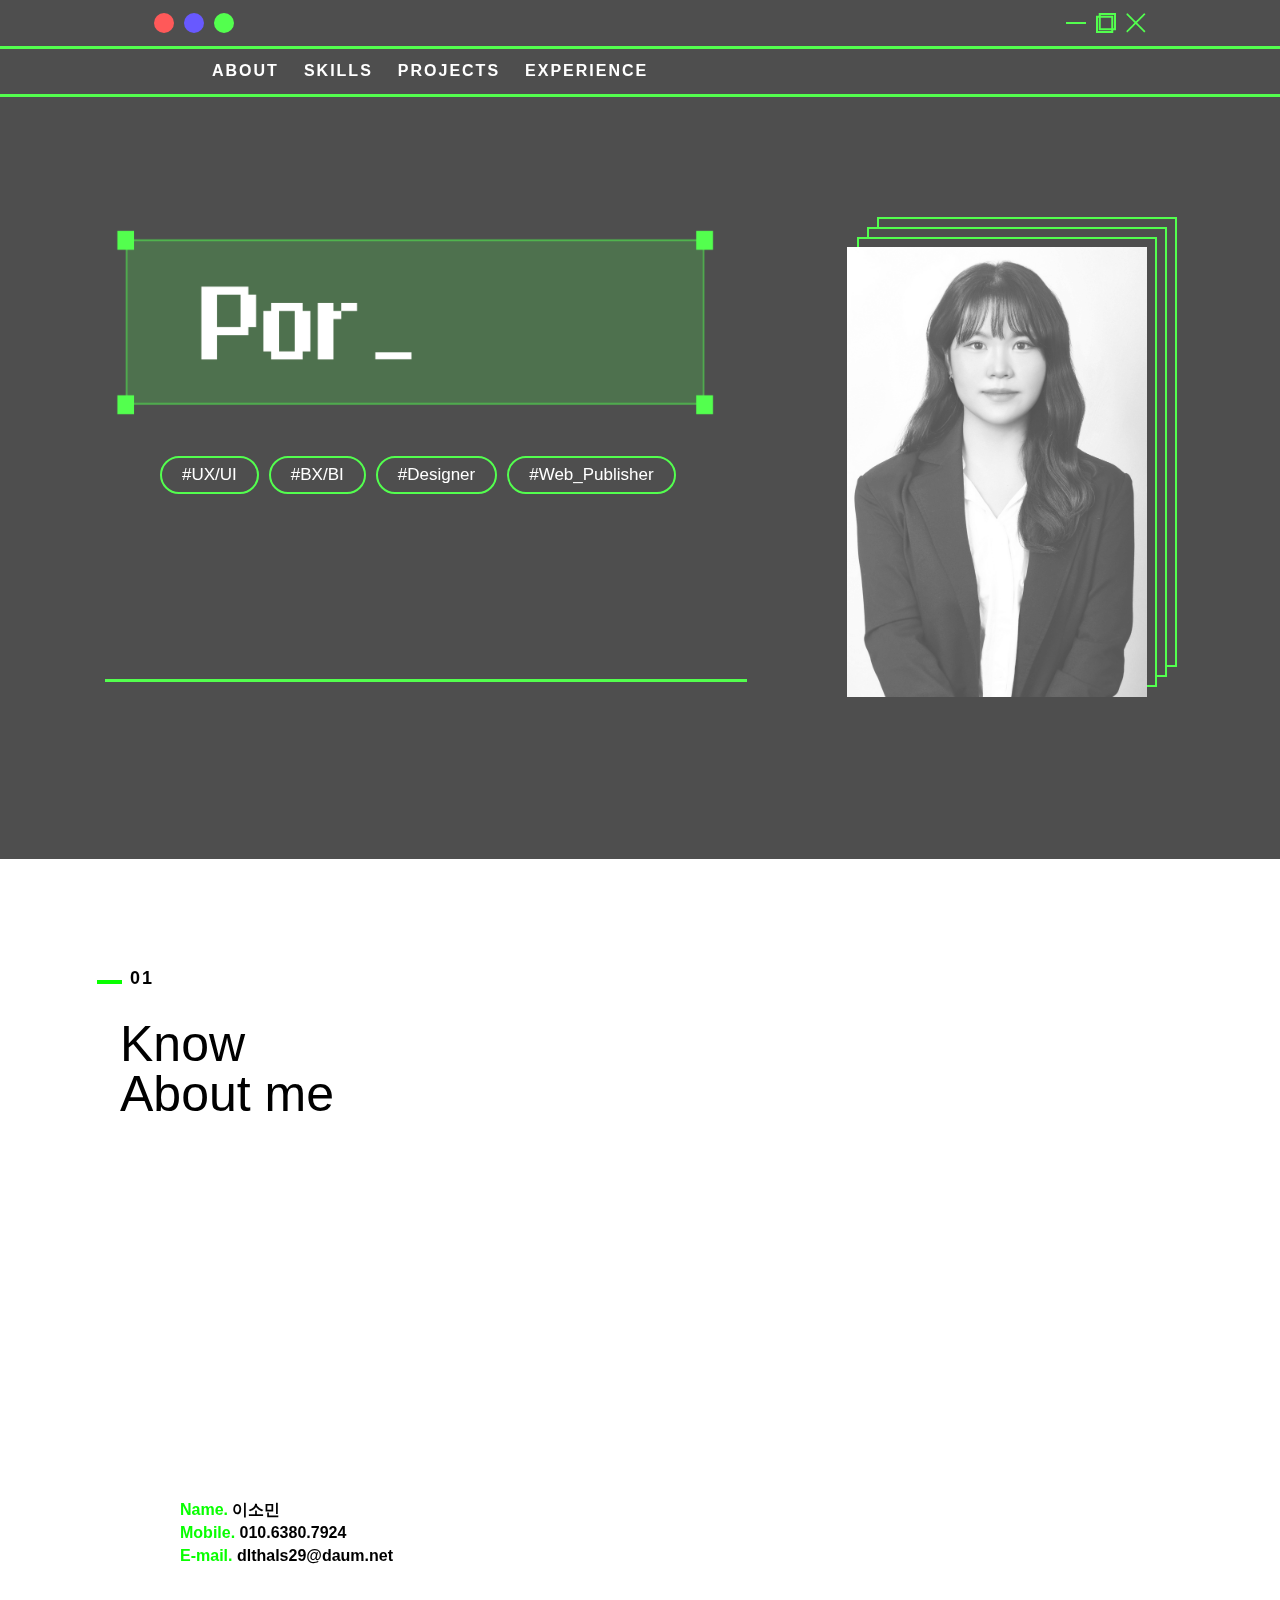
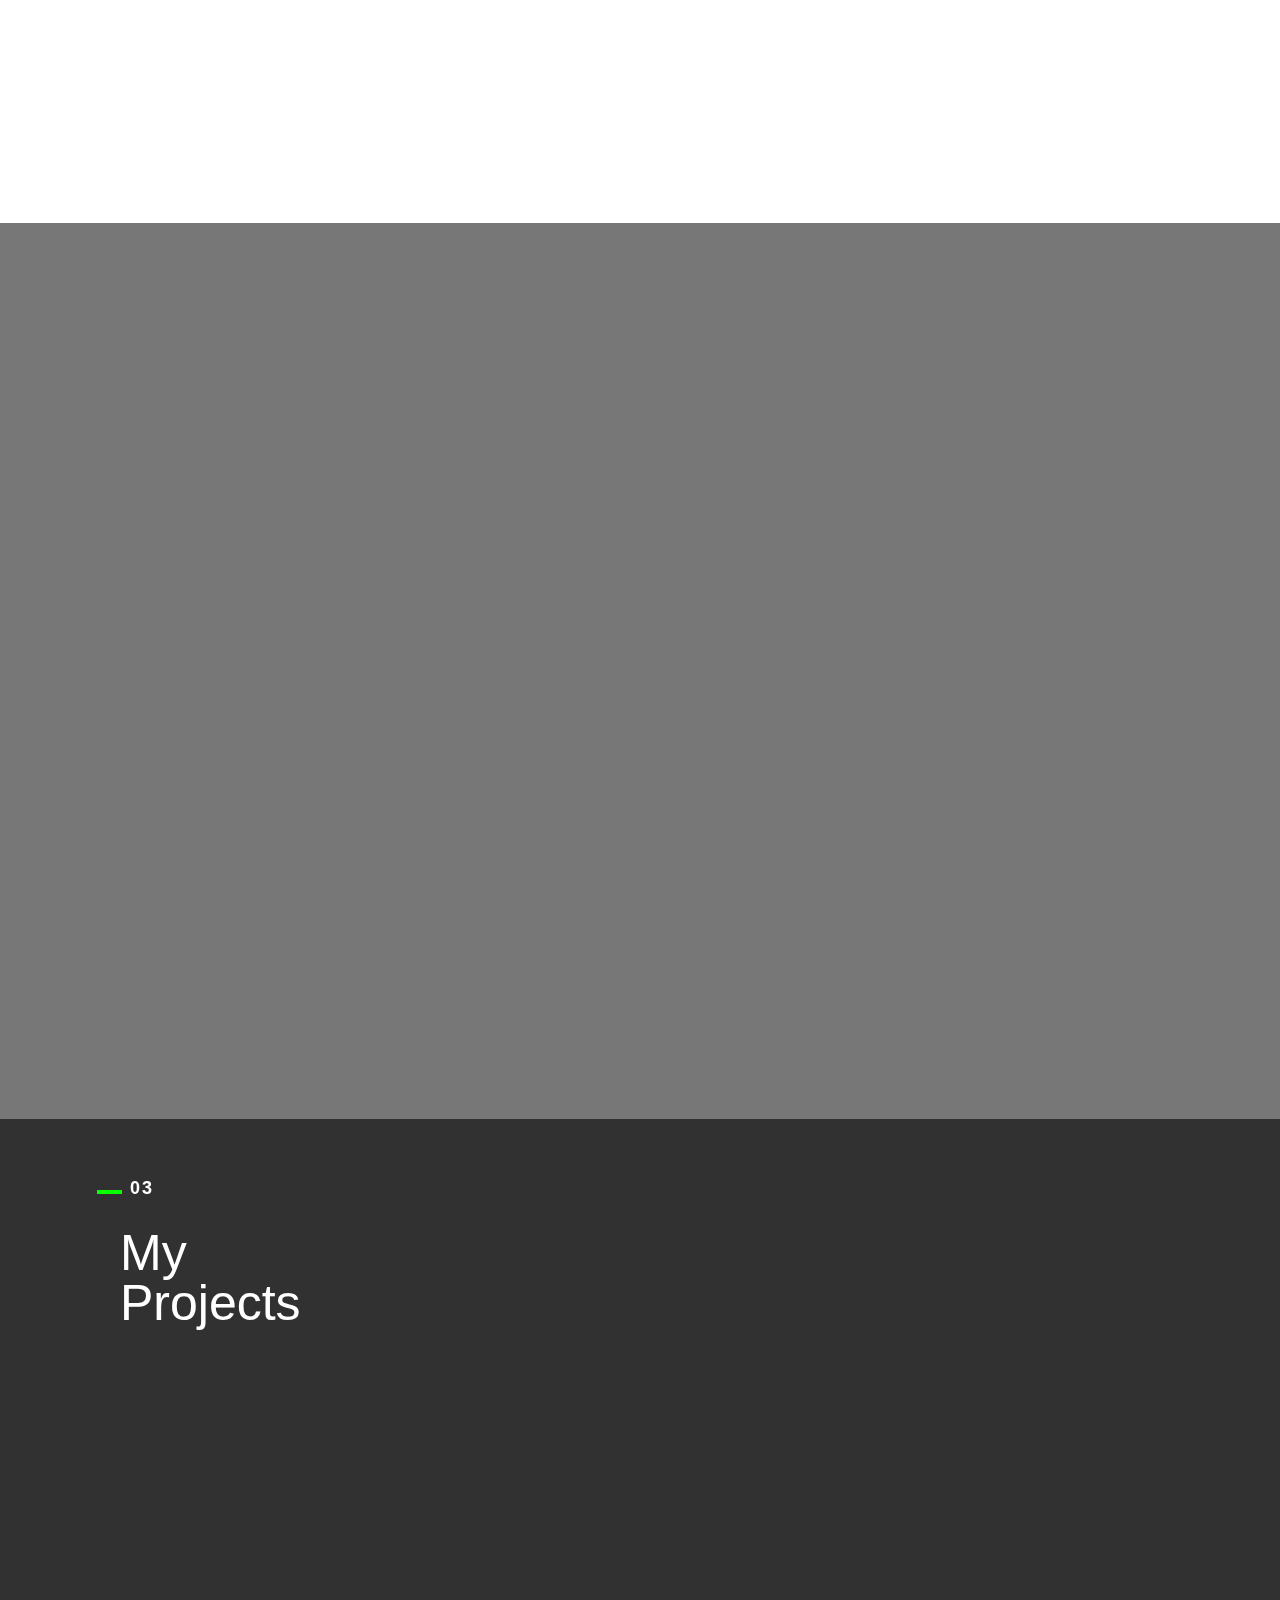
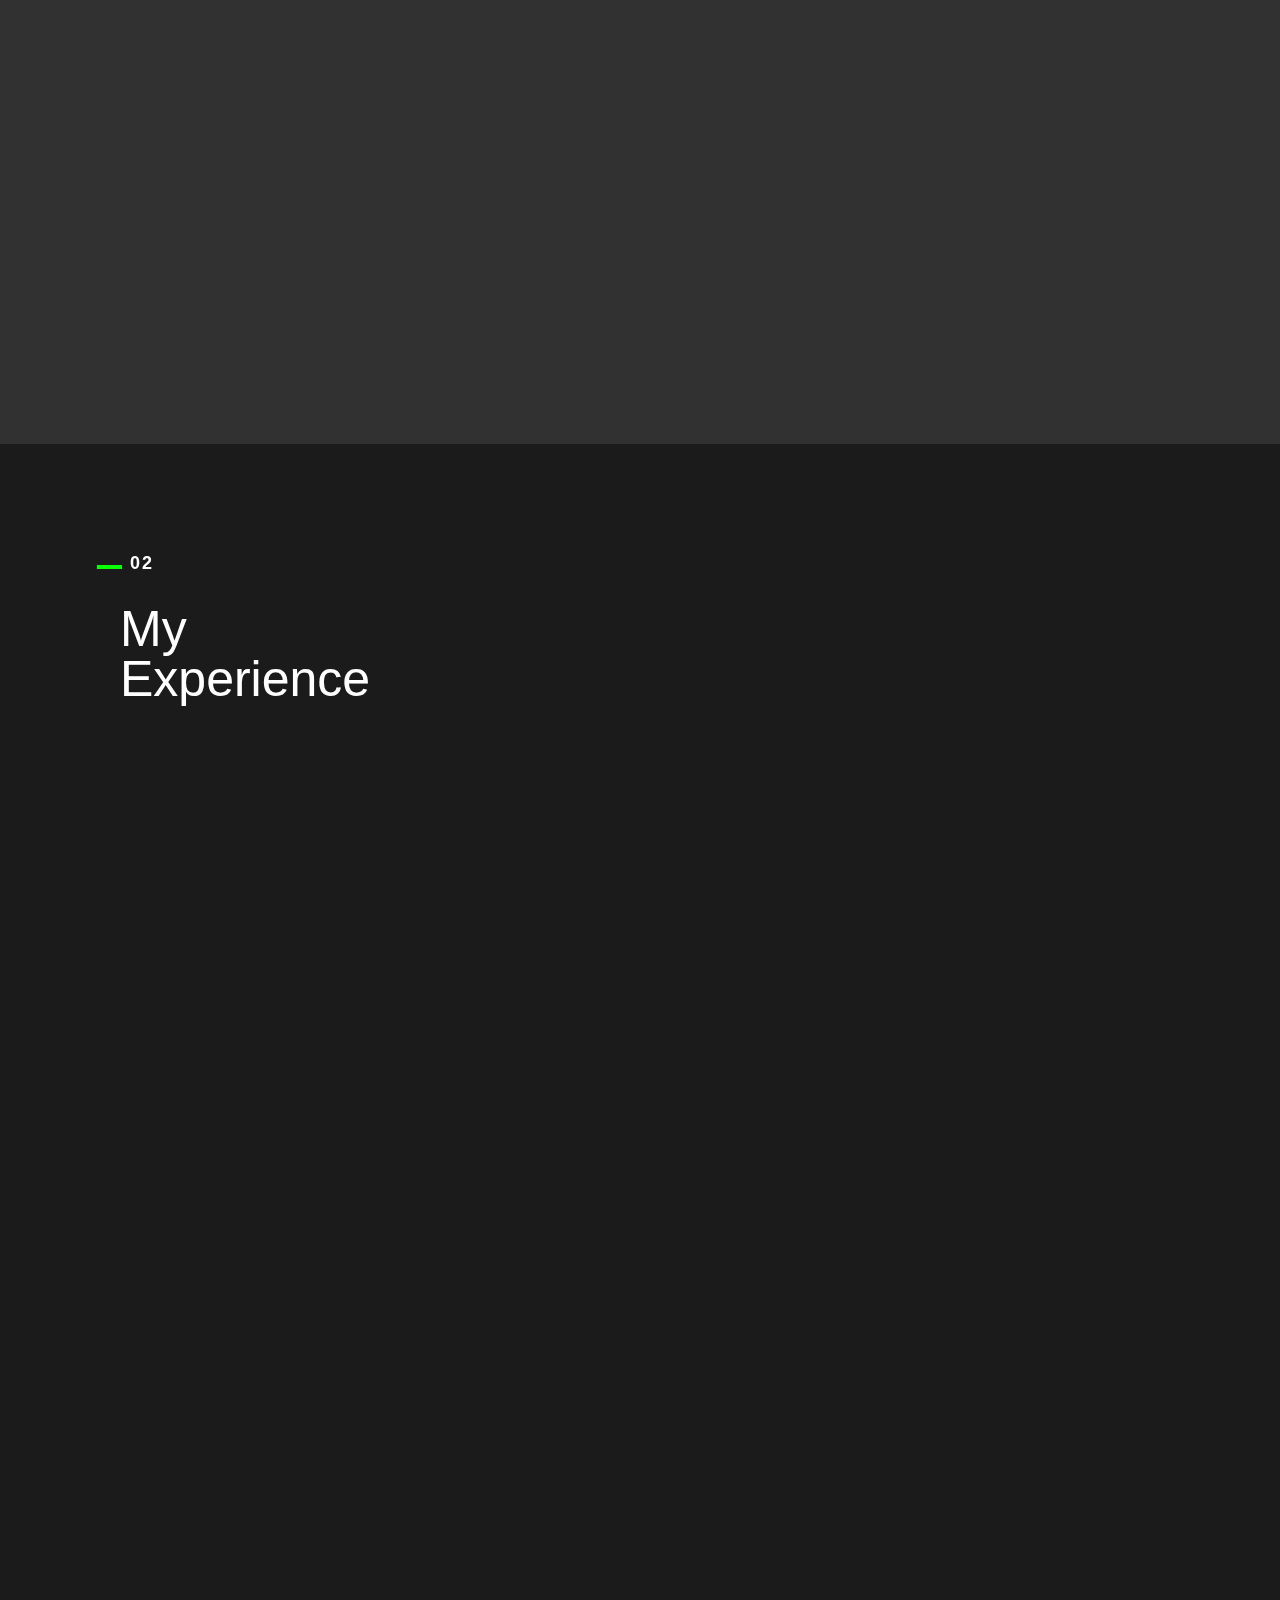
==== commit bc6acbfd: "Update index.html" ====
--- a/index.html
+++ b/index.html
@@ -231,7 +231,7 @@
                                         <div class="portfolio_item">
                                             <div class="portfolio-border clearfix">
                                                 <div class="item_info">
-                                                    <h3>ReCor <span class="category">Fragrance Brand</span> </h3>
+                                                    <h3>ReCor <span class="category">Fragrance Brand (적응형)</span> </h3>
                                                     <p><a href="https://lee-somin.github.io/recor/" target='_blank'> <span>Website : &nbsp;</span>
                                                         https://lee-somin.github.io/recor/</a></p>
                                                     <div class="project_btn_box">
@@ -263,7 +263,7 @@
                                         <div class="portfolio_item">
                                             <div class="portfolio-border clearfix">
                                                 <div class="item_info">
-                                                    <h3>Azit_to <span class="category">Complex cultural space</span> </h3>
+                                                    <h3>Azit_to <span class="category">Complex cultural space (반응형)</span> </h3>
                                                     <p><a href="https://lee-somin.github.io/azitto/" target='_blank'> <span>Website : &nbsp;</span>
                                                         https://lee-somin.github.io/azitto/</a></p>
                                                     <div class="project_btn_box">
